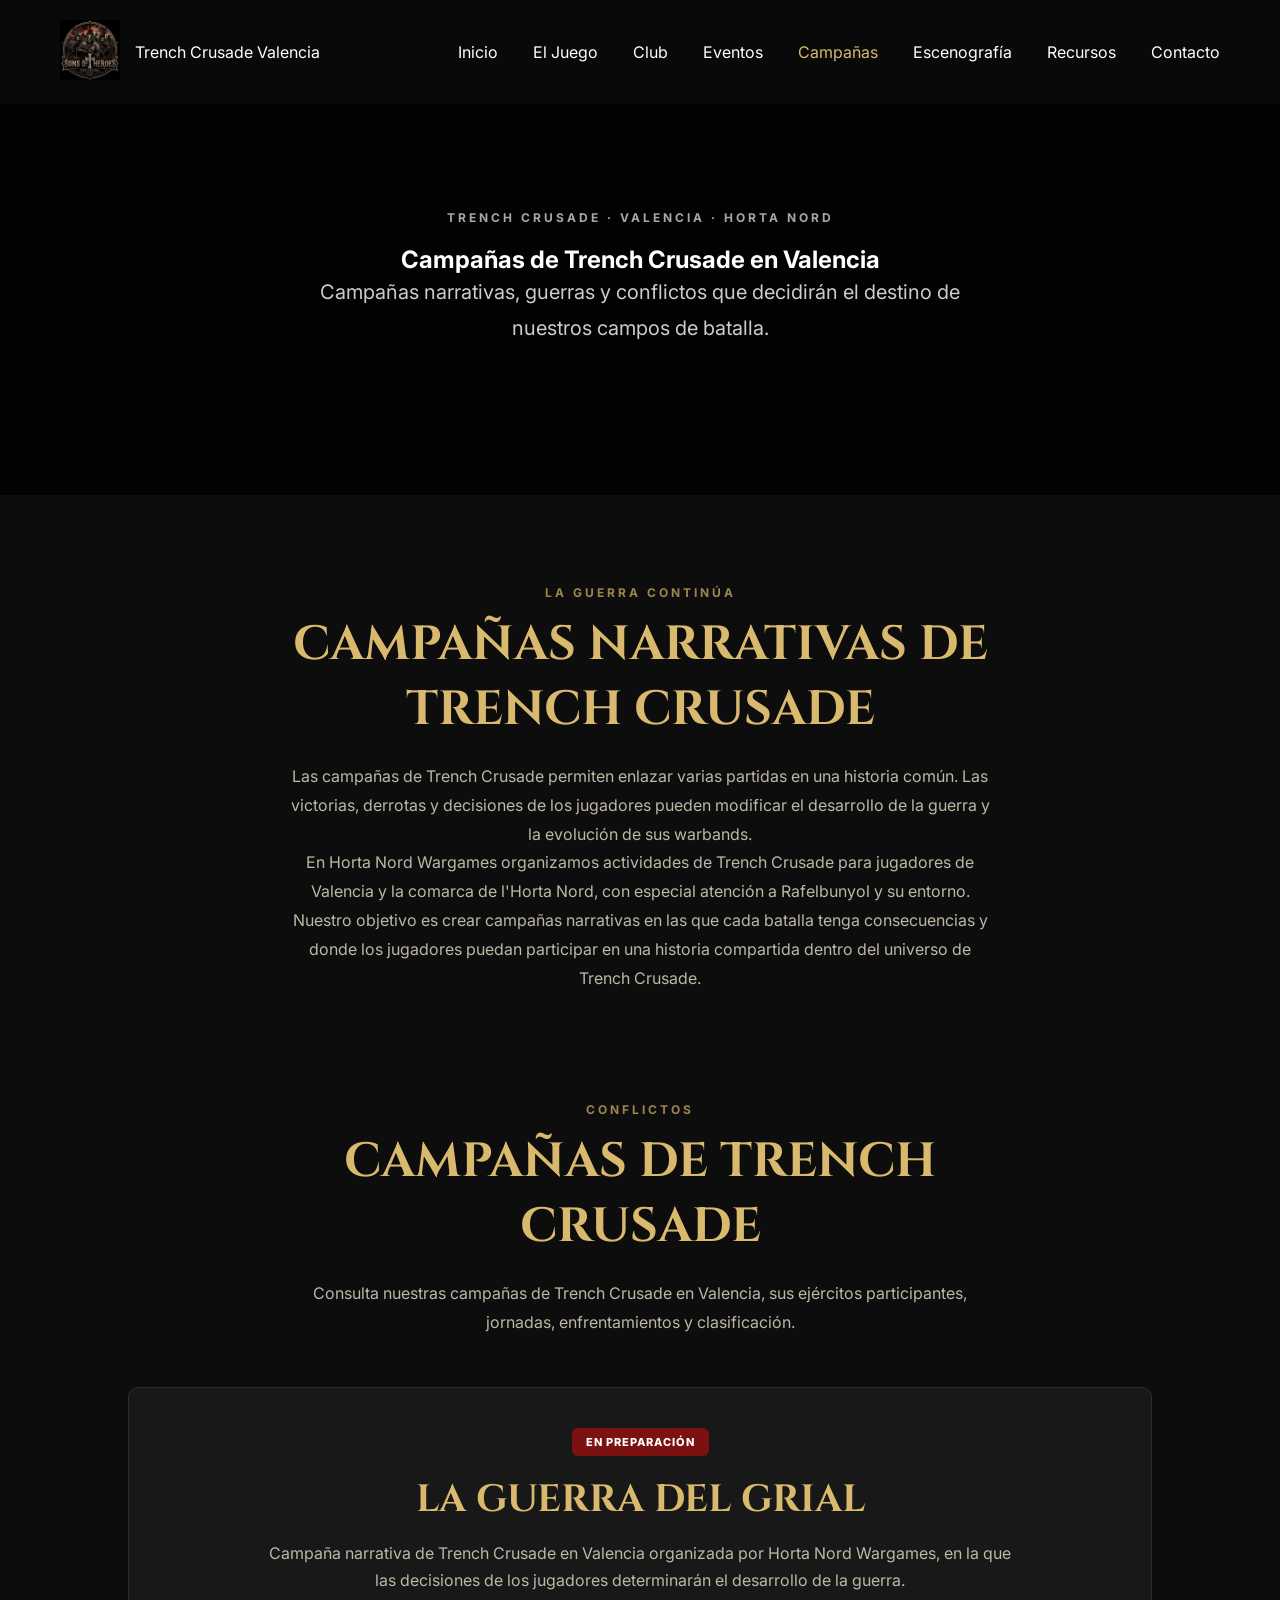
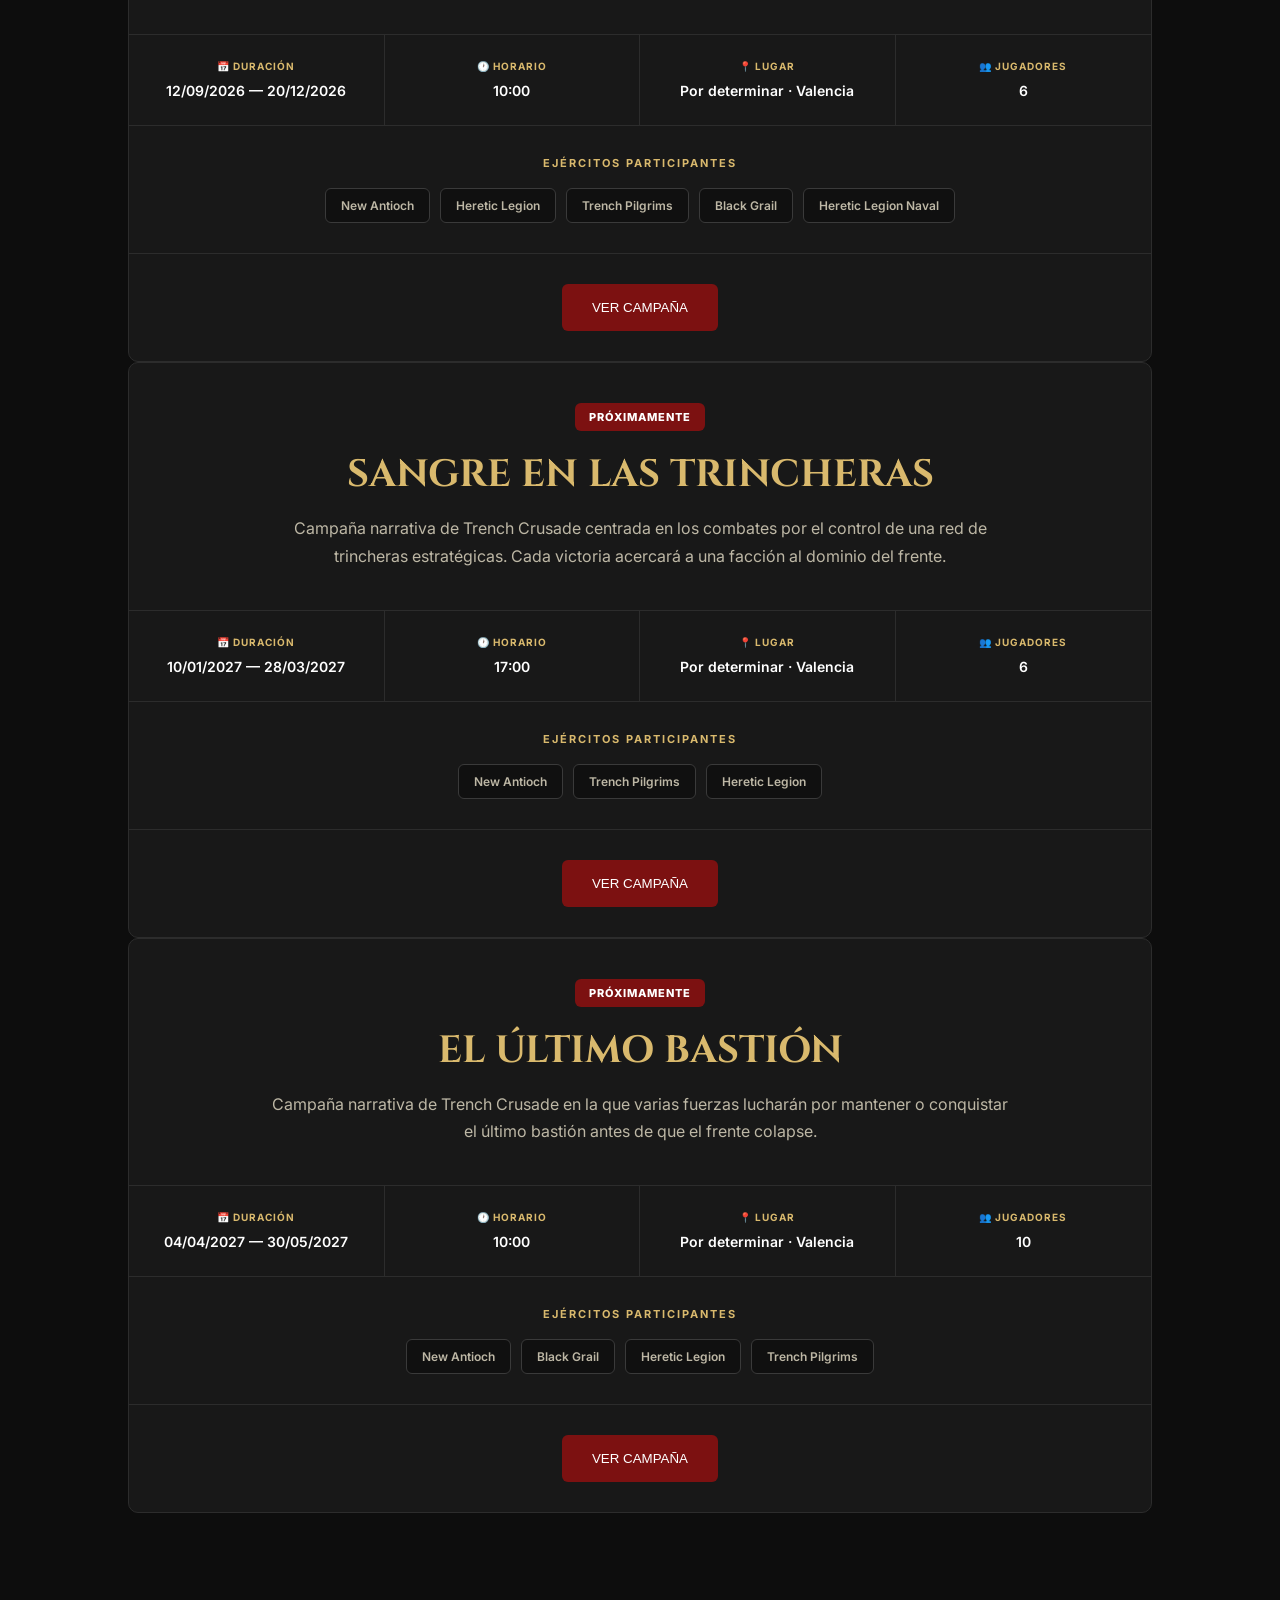
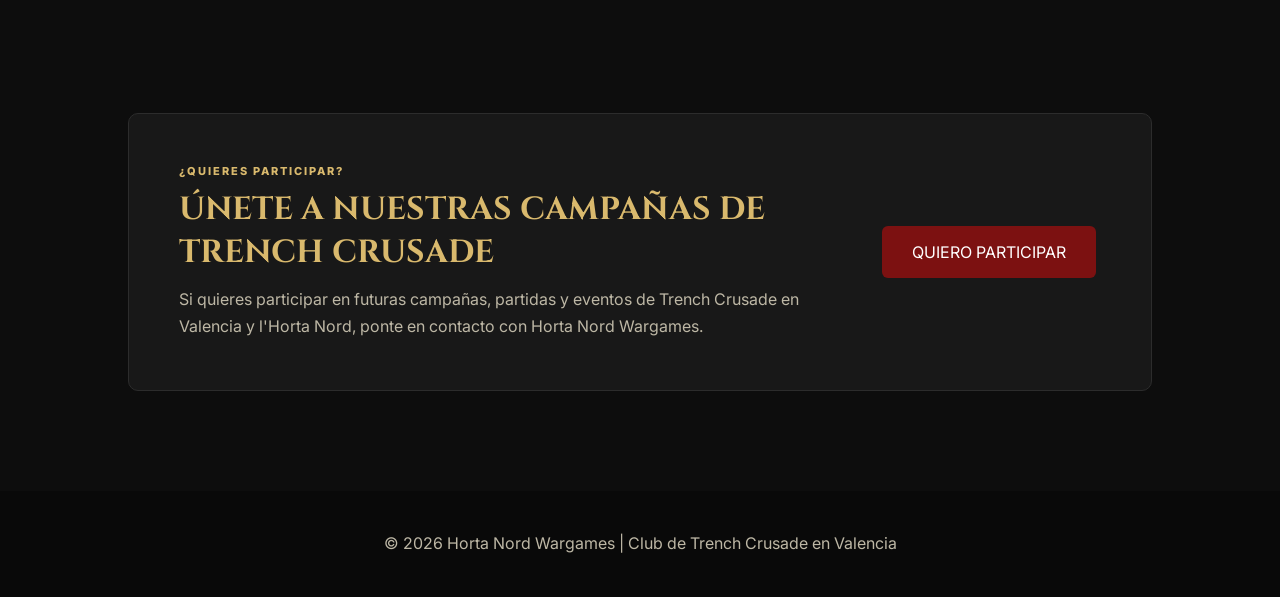
==== campañas.html @ 48e9ec8d "Update campañas.html" ====
<!DOCTYPE html>

<html lang="es">

<head>

<meta charset="UTF-8">

<meta name="viewport"
    content="width=device-width, initial-scale=1.0">


<!-- =========================================================
     SEO PRINCIPAL
     ========================================================= -->

<title>Campañas de Trench Crusade en Valencia | Horta Nord Wargames</title>

<meta name="description"
    content="Campañas de Trench Crusade en Valencia organizadas por Horta Nord Wargames. Descubre campañas narrativas, partidas, jornadas, enfrentamientos y clasificación en Rafelbunyol y l'Horta Nord.">

<meta name="keywords"
    content="Trench Crusade Valencia, campañas Trench Crusade, Trench Crusade España, wargames Valencia, wargames Rafelbunyol, Horta Nord Wargames, campañas narrativas, partidas Trench Crusade">

<meta name="author"
    content="Horta Nord Wargames">

<meta name="robots"
    content="index, follow">

<meta name="language"
    content="Spanish">


<!-- =========================================================
     URL CANÓNICA
     ========================================================= -->

<link rel="canonical"
    href="https://sons-of-heroes.es/campañas.html">


<!-- =========================================================
     FAVICON
     ========================================================= -->

<link rel="icon"
    href="assets/img/favicon.png"
    type="image/png">


<!-- =========================================================
     OPEN GRAPH
     ========================================================= -->

<meta property="og:type"
    content="website">

<meta property="og:locale"
    content="es_ES">

<meta property="og:title"
    content="Campañas de Trench Crusade en Valencia | Horta Nord Wargames">

<meta property="og:description"
    content="Campañas narrativas de Trench Crusade en Valencia organizadas por Horta Nord Wargames. Partidas, jornadas, enfrentamientos y clasificación.">

<meta property="og:url"
    content="https://sons-of-heroes.es/campañas.html">

<meta property="og:site_name"
    content="Horta Nord Wargames">

<meta property="og:image"
    content="https://sons-of-heroes.es/assets/img/logos.png">

<meta property="og:image:alt"
    content="Horta Nord Wargames - Trench Crusade Valencia">


<!-- =========================================================
     TWITTER / X
     ========================================================= -->

<meta name="twitter:card"
    content="summary_large_image">

<meta name="twitter:title"
    content="Campañas de Trench Crusade en Valencia | Horta Nord Wargames">

<meta name="twitter:description"
    content="Campañas narrativas, partidas y conflictos de Trench Crusade organizados por Horta Nord Wargames en Valencia y l'Horta Nord.">

<meta name="twitter:image"
    content="https://sons-of-heroes.es/assets/img/logos.png">


<!-- =========================================================
     GOOGLE FONTS
     ========================================================= -->

<link rel="preconnect"
    href="https://fonts.googleapis.com">

<link rel="preconnect"
    href="https://fonts.gstatic.com"
    crossorigin>

<link
    href="https://fonts.googleapis.com/css2?family=Cinzel:wght@400;600;700;800&family=Inter:wght@300;400;500;600;700&display=swap"
    rel="stylesheet">


<!-- =========================================================
     CSS PRINCIPAL
     ========================================================= -->

<link rel="stylesheet"
    href="css/style.css">


<!-- =========================================================
     CSS CAMPAÑAS
     ========================================================= -->

<link rel="stylesheet"
    href="css/campañas.css">


<!-- =========================================================
     DATOS ESTRUCTURADOS
     ========================================================= -->

<script type="application/ld+json">

{
    "@context": "https://schema.org",
    "@type": "WebPage",

    "name": "Campañas de Trench Crusade en Valencia | Horta Nord Wargames",

    "description": "Campañas narrativas de Trench Crusade organizadas por Horta Nord Wargames en Valencia y l'Horta Nord.",

    "url": "https://sons-of-heroes.es/campañas.html",

    "inLanguage": "es-ES",

    "isPartOf": {
        "@type": "WebSite",
        "name": "Horta Nord Wargames",
        "url": "https://sons-of-heroes.es/"
    },

    "about": {
        "@type": "Thing",
        "name": "Trench Crusade"
    },

    "publisher": {
        "@type": "Organization",
        "name": "Horta Nord Wargames",
        "url": "https://sons-of-heroes.es/"
    }
}

</script>


<!-- =========================================================
     BREADCRUMBS
     ========================================================= -->

<script type="application/ld+json">

{
    "@context": "https://schema.org",
    "@type": "BreadcrumbList",

    "itemListElement": [

        {
            "@type": "ListItem",
            "position": 1,
            "name": "Inicio",
            "item": "https://sons-of-heroes.es/"
        },

        {
            "@type": "ListItem",
            "position": 2,
            "name": "Campañas",
            "item": "https://sons-of-heroes.es/campañas.html"
        }

    ]
}

</script>


</head>

<body>

<!-- =========================================================
     HEADER
     ========================================================= -->

<header>


<div class="logo">

    <a href="index.html"
        aria-label="Horta Nord Wargames - Trench Crusade Valencia">

        <img
            src="assets/img/logos.png"
            alt="Horta Nord Wargames - Trench Crusade Valencia">

    </a>

    <span class="site-title">
        Trench Crusade Valencia
    </span>

</div>


<!-- =====================================================
     MENÚ PRINCIPAL
     ===================================================== -->

<nav aria-label="Navegación principal">

    <ul>

        <li>
            <a href="index.html">
                Inicio
            </a>
        </li>

        <li>
            <a href="el-Juego.html">
                El Juego
            </a>
        </li>

        <li>
            <a href="club.html">
                Club
            </a>
        </li>

        <li>
            <a href="eventos.html">
                Eventos
            </a>
        </li>

        <li>
            <a href="campañas.html"
                class="active"
                aria-current="page">
                Campañas
            </a>
        </li>

        <li>
            <a href="escenografia.html">
                Escenografía
            </a>
        </li>

        <li>
            <a href="recursos.html">
                Recursos
            </a>
        </li>

        <li>
            <a href="contacto.html">
                Contacto
            </a>
        </li>

    </ul>

</nav>


</header>

<!-- =========================================================
     CONTENIDO PRINCIPAL
     ========================================================= -->

<main>


<!-- =====================================================
     HERO
     ===================================================== -->

<section
    class="hero-campañas"
    aria-labelledby="titulo-principal">

    <div class="campañas-hero-content">

        <span class="etiqueta">
            TRENCH CRUSADE · VALENCIA · HORTA NORD
        </span>

        <h1 id="titulo-principal">
            Campañas de Trench Crusade en Valencia
        </h1>

        <p>
            Campañas narrativas, guerras y conflictos
            que decidirán el destino de nuestros campos
            de batalla.
        </p>

    </div>

</section>


<!-- =====================================================
     INTRODUCCIÓN
     ===================================================== -->

<section
    class="intro-campañas"
    aria-labelledby="titulo-introduccion">

    <div class="titulo-seccion">

        <span>
            LA GUERRA CONTINÚA
        </span>

        <h2 id="titulo-introduccion">
            Campañas narrativas de Trench Crusade
        </h2>

        <p>
            Las campañas de Trench Crusade permiten enlazar
            varias partidas en una historia común. Las
            victorias, derrotas y decisiones de los jugadores
            pueden modificar el desarrollo de la guerra y
            la evolución de sus warbands.
        </p>

        <p>
            En Horta Nord Wargames organizamos actividades de
            Trench Crusade para jugadores de Valencia y la
            comarca de l'Horta Nord, con especial atención a
            Rafelbunyol y su entorno.
        </p>

        <p>
            Nuestro objetivo es crear campañas narrativas en
            las que cada batalla tenga consecuencias y donde
            los jugadores puedan participar en una historia
            compartida dentro del universo de Trench Crusade.
        </p>

    </div>

</section>


<!-- =====================================================
     CAMPAÑAS
     
     IMPORTANTE SEO:
     Las campañas están ahora directamente en HTML.
     JavaScript SOLO gestiona los detalles.
     ===================================================== -->

<section
    class="campañas-activas"
    aria-labelledby="titulo-campañas">

    <div class="titulo-seccion">

        <span>
            CONFLICTOS
        </span>

        <h2 id="titulo-campañas">
            Campañas de Trench Crusade
        </h2>

        <p>
            Consulta nuestras campañas de Trench Crusade en
            Valencia, sus ejércitos participantes, jornadas,
            enfrentamientos y clasificación.
        </p>

    </div>


    <!-- =================================================
         LISTA DE CAMPAÑAS
         ================================================= -->

    <div
        id="listaCampañas"
        class="lista-campañas">


        <!-- =================================================
             CAMPAÑA 1
             ================================================= -->

        <article
            class="tarjeta-campaña"
            itemscope
            itemtype="https://schema.org/Event">

            <div class="campaña-cabecera">

                <span class="estado-campaña">
                    En preparación
                </span>

                <h3 itemprop="name">
                    La Guerra del Grial
                </h3>

                <p itemprop="description">
                    Campaña narrativa de Trench Crusade en
                    Valencia organizada por Horta Nord Wargames,
                    en la que las decisiones de los jugadores
                    determinarán el desarrollo de la guerra.
                </p>

            </div>


            <div class="campaña-datos">

                <div>

                    <strong>
                        📅 Duración
                    </strong>

                    <span>
                        12/09/2026 — 20/12/2026
                    </span>

                </div>


                <div>

                    <strong>
                        🕐 Horario
                    </strong>

                    <span>
                        10:00
                    </span>

                </div>


                <div>

                    <strong>
                        📍 Lugar
                    </strong>

                    <span>
                        Por determinar · Valencia
                    </span>

                </div>


                <div>

                    <strong>
                        👥 Jugadores
                    </strong>

                    <span>
                        6
                    </span>

                </div>

            </div>


            <div class="campaña-ejercitos">

                <strong>
                    EJÉRCITOS PARTICIPANTES
                </strong>

                <div class="lista-ejercitos">

                    <span>New Antioch</span>

                    <span>Heretic Legion</span>

                    <span>Trench Pilgrims</span>

                    <span>Black Grail</span>

                    <span>Heretic Legion Naval</span>

                </div>

            </div>


            <button
                type="button"
                class="btn boton-campaña"
                onclick="mostrarDetalle(0)"
                aria-label="Ver detalles de La Guerra del Grial">

                VER CAMPAÑA

            </button>

        </article>


        <!-- =================================================
             CAMPAÑA 2
             ================================================= -->

        <article
            class="tarjeta-campaña"
            itemscope
            itemtype="https://schema.org/Event">

            <div class="campaña-cabecera">

                <span class="estado-campaña">
                    Próximamente
                </span>

                <h3 itemprop="name">
                    Sangre en las Trincheras
                </h3>

                <p itemprop="description">
                    Campaña narrativa de Trench Crusade centrada
                    en los combates por el control de una red de
                    trincheras estratégicas. Cada victoria
                    acercará a una facción al dominio del frente.
                </p>

            </div>


            <div class="campaña-datos">

                <div>

                    <strong>
                        📅 Duración
                    </strong>

                    <span>
                        10/01/2027 — 28/03/2027
                    </span>

                </div>


                <div>

                    <strong>
                        🕐 Horario
                    </strong>

                    <span>
                        17:00
                    </span>

                </div>


                <div>

                    <strong>
                        📍 Lugar
                    </strong>

                    <span>
                        Por determinar · Valencia
                    </span>

                </div>


                <div>

                    <strong>
                        👥 Jugadores
                    </strong>

                    <span>
                        6
                    </span>

                </div>

            </div>


            <div class="campaña-ejercitos">

                <strong>
                    EJÉRCITOS PARTICIPANTES
                </strong>

                <div class="lista-ejercitos">

                    <span>New Antioch</span>

                    <span>Trench Pilgrims</span>

                    <span>Heretic Legion</span>

                </div>

            </div>


            <button
                type="button"
                class="btn boton-campaña"
                onclick="mostrarDetalle(1)"
                aria-label="Ver detalles de Sangre en las Trincheras">

                VER CAMPAÑA

            </button>

        </article>


        <!-- =================================================
             CAMPAÑA 3
             ================================================= -->

        <article
            class="tarjeta-campaña"
            itemscope
            itemtype="https://schema.org/Event">

            <div class="campaña-cabecera">

                <span class="estado-campaña">
                    Próximamente
                </span>

                <h3 itemprop="name">
                    El Último Bastión
                </h3>

                <p itemprop="description">
                    Campaña narrativa de Trench Crusade en la que
                    varias fuerzas lucharán por mantener o
                    conquistar el último bastión antes de que
                    el frente colapse.
                </p>

            </div>


            <div class="campaña-datos">

                <div>

                    <strong>
                        📅 Duración
                    </strong>

                    <span>
                        04/04/2027 — 30/05/2027
                    </span>

                </div>


                <div>

                    <strong>
                        🕐 Horario
                    </strong>

                    <span>
                        10:00
                    </span>

                </div>


                <div>

                    <strong>
                        📍 Lugar
                    </strong>

                    <span>
                        Por determinar · Valencia
                    </span>

                </div>


                <div>

                    <strong>
                        👥 Jugadores
                    </strong>

                    <span>
                        10
                    </span>

                </div>

            </div>


            <div class="campaña-ejercitos">

                <strong>
                    EJÉRCITOS PARTICIPANTES
                </strong>

                <div class="lista-ejercitos">

                    <span>New Antioch</span>

                    <span>Black Grail</span>

                    <span>Heretic Legion</span>

                    <span>Trench Pilgrims</span>

                </div>

            </div>


            <button
                type="button"
                class="btn boton-campaña"
                onclick="mostrarDetalle(2)"
                aria-label="Ver detalles de El Último Bastión">

                VER CAMPAÑA

            </button>

        </article>


    </div>

</section>


<!-- =====================================================
     DETALLE DE CAMPAÑA
     ===================================================== -->

<section
    id="detalleCampaña"
    class="detalle-campaña oculto"
    aria-live="polite"
    aria-label="Detalle de campaña">

</section>


<!-- =====================================================
     CTA
     ===================================================== -->

<section
    class="cta-campañas"
    aria-labelledby="titulo-cta">

    <div class="cta-contenido">

        <div>

            <span>
                ¿QUIERES PARTICIPAR?
            </span>

            <h2 id="titulo-cta">
                Únete a nuestras campañas de Trench Crusade
            </h2>

            <p>
                Si quieres participar en futuras campañas,
                partidas y eventos de Trench Crusade en Valencia
                y l'Horta Nord, ponte en contacto con
                Horta Nord Wargames.
            </p>

        </div>


        <a
            href="club.html"
            class="btn">

            QUIERO PARTICIPAR

        </a>

    </div>

</section>


</main>

<!-- =========================================================
     FOOTER
     ========================================================= -->

<footer>


<p>
    © 2026 Horta Nord Wargames | Club de Trench Crusade en Valencia
</p>


</footer>

<!-- =========================================================
     JAVASCRIPT
     ========================================================= -->

<script>

/*
================================================================
                    DATOS DE LAS CAMPAÑAS
================================================================
*/

const campañas = [

    {
        nombre: "La Guerra del Grial",

        estado: "En preparación",

        inicio: "12/09/2026",

        fin: "20/12/2026",

        horario: "10:00",

        lugar: "Por determinar · Valencia",

        jugadores: "6",

        descripcion:
            "Campaña narrativa de Trench Crusade en Valencia organizada por Horta Nord Wargames, en la que las decisiones de los jugadores determinarán el desarrollo de la guerra.",

        ejercitos: [
            "New Antioch",
            "Heretic Legion",
            "Trench Pilgrims",
            "Black Grail",
            "Heretic Legion Naval"
        ],

        jornadas: [

            {
                numero: 1,
                fecha: "12/09/2026",
                nombre: "Primera batalla",
                enfrentamientos: "New Antioch VS Black Grail",
                resultado: "Pendiente"
            },

            {
                numero: 2,
                fecha: "19/09/2026",
                nombre: "Segunda batalla",
                enfrentamientos: "Heretic Legion VS Trench Pilgrims",
                resultado: "Pendiente"
            },

            {
                numero: 3,
                fecha: "26/09/2026",
                nombre: "Tercera batalla",
                enfrentamientos: "Heretic Legion Naval VS New Antioch",
                resultado: "Pendiente"
            }

        ],

        clasificacion: [

            {
                ejercito: "Juanan",
                victorias: 0,
                derrotas: 0,
                puntos: 0
            },

            {
                ejercito: "Torche89",
                victorias: 0,
                derrotas: 0,
                puntos: 0
            },

            {
                ejercito: "Miguel D",
                victorias: 0,
                derrotas: 0,
                puntos: 0
            },

            {
                ejercito: "Jose P",
                victorias: 0,
                derrotas: 0,
                puntos: 0
            },

            {
                ejercito: "Alonso W",
                victorias: 0,
                derrotas: 0,
                puntos: 0
            },

            {
                ejercito: "Toño S",
                victorias: 0,
                derrotas: 0,
                puntos: 0
            }

        ]

    },


    {
        nombre: "Sangre en las Trincheras",

        estado: "Próximamente",

        inicio: "10/01/2027",

        fin: "28/03/2027",

        horario: "17:00",

        lugar: "Por determinar · Valencia",

        jugadores: "6",

        descripcion:
            "Campaña narrativa de Trench Crusade centrada en los combates por el control de una red de trincheras estratégicas. Cada victoria acercará a una facción al dominio del frente.",

        ejercitos: [
            "New Antioch",
            "Trench Pilgrims",
            "Heretic Legion"
        ],

        jornadas: [

            {
                numero: 1,
                fecha: "10/01/2027",
                nombre: "El frente perdido",
                enfrentamientos: "New Antioch VS Heretic Legion",
                resultado: "Pendiente"
            },

            {
                numero: 2,
                fecha: "24/01/2027",
                nombre: "Contraataque",
                enfrentamientos: "Trench Pilgrims VS New Antioch",
                resultado: "Pendiente"
            },

            {
                numero: 3,
                fecha: "24/02/2027",
                nombre: "La ofensiva final",
                enfrentamientos: "Heretic Legion VS Trench Pilgrims",
                resultado: "Pendiente"
            }

        ],

        clasificacion: [

            {
                ejercito: "New Antioch",
                victorias: 0,
                derrotas: 0,
                puntos: 0
            },

            {
                ejercito: "Trench Pilgrims",
                victorias: 0,
                derrotas: 0,
                puntos: 0
            },

            {
                ejercito: "Heretic Legion",
                victorias: 0,
                derrotas: 0,
                puntos: 0
            }

        ]

    },


    {
        nombre: "El Último Bastión",

        estado: "Próximamente",

        inicio: "04/04/2027",

        fin: "30/05/2027",

        horario: "10:00",

        lugar: "Por determinar · Valencia",

        jugadores: "10",

        descripcion:
            "Campaña narrativa de Trench Crusade en la que varias fuerzas lucharán por mantener o conquistar el último bastión antes de que el frente colapse.",

        ejercitos: [
            "New Antioch",
            "Black Grail",
            "Heretic Legion",
            "Trench Pilgrims"
        ],

        jornadas: [

            {
                numero: 1,
                fecha: "04/04/2027",
                nombre: "El asedio comienza",
                enfrentamientos: "New Antioch VS Black Grail",
                resultado: "Pendiente"
            },

            {
                numero: 2,
                fecha: "18/04/2027",
                nombre: "Las puertas caen",
                enfrentamientos: "Heretic Legion VS Trench Pilgrims",
                resultado: "Pendiente"
            }

        ],

        clasificacion: [

            {
                ejercito: "New Antioch",
                victorias: 0,
                derrotas: 0,
                puntos: 0
            },

            {
                ejercito: "Black Grail",
                victorias: 0,
                derrotas: 0,
                puntos: 0
            },

            {
                ejercito: "Heretic Legion",
                victorias: 0,
                derrotas: 0,
                puntos: 0
            },

            {
                ejercito: "Trench Pilgrims",
                victorias: 0,
                derrotas: 0,
                puntos: 0
            }

        ]

    }

];


/*
================================================================
                    ELEMENTOS DE LA PÁGINA
================================================================
*/

const detalleCampaña =
    document.getElementById("detalleCampaña");


/*
================================================================
                    MOSTRAR DETALLE
================================================================
*/

function mostrarDetalle(indice) {

    const campaña = campañas[indice];

    if (!campaña) {
        return;
    }

    detalleCampaña.classList.remove("oculto");

    detalleCampaña.innerHTML = `

        <div class="detalle-contenido">

            <button
                type="button"
                class="cerrar-detalle"
                onclick="cerrarDetalle()"
                aria-label="Cerrar detalle de campaña">

                ×

            </button>


            <span class="etiqueta">

                ${campaña.estado}

            </span>


            <h2>

                ${campaña.nombre}

            </h2>


            <p class="detalle-descripcion">

                ${campaña.descripcion}

            </p>


            <div class="detalle-datos">

                <div>

                    <strong>
                        📅 Inicio
                    </strong>

                    <span>
                        ${campaña.inicio}
                    </span>

                </div>


                <div>

                    <strong>
                        📅 Final
                    </strong>

                    <span>
                        ${campaña.fin}
                    </span>

                </div>


                <div>

                    <strong>
                        🕐 Horario
                    </strong>

                    <span>
                        ${campaña.horario}
                    </span>

                </div>


                <div>

                    <strong>
                        📍 Lugar
                    </strong>

                    <span>
                        ${campaña.lugar}
                    </span>

                </div>

            </div>


            <!-- =================================================
                 EJÉRCITOS
                 ================================================= -->

            <div class="detalle-seccion">

                <h3>
                    Ejércitos participantes
                </h3>


                <div class="lista-ejercitos grande">

                    ${campaña.ejercitos.map(

                        ejercito => `

                            <span>
                                ${ejercito}
                            </span>

                        `

                    ).join("")}

                </div>

            </div>


            <!-- =================================================
                 CLASIFICACIÓN
                 ================================================= -->

            <div class="detalle-seccion">

                <h3>
                    Clasificación
                </h3>


                <div class="tabla-clasificacion">

                    <div class="fila tabla-cabecera">

                        <span>
                            Ejército
                        </span>

                        <span>
                            V
                        </span>

                        <span>
                            D
                        </span>

                        <span>
                            Puntos
                        </span>

                    </div>


                    ${campaña.clasificacion.map(

                        equipo => `

                            <div class="fila">

                                <span>
                                    ${equipo.ejercito}
                                </span>

                                <span>
                                    ${equipo.victorias}
                                </span>

                                <span>
                                    ${equipo.derrotas}
                                </span>

                                <span>
                                    ${equipo.puntos}
                                </span>

                            </div>

                        `

                    ).join("")}

                </div>

            </div>


            <!-- =================================================
                 JORNADAS
                 ================================================= -->

            <div class="detalle-seccion">

                <h3>
                    Jornadas de la campaña
                </h3>


                <div class="jornadas">

                    ${campaña.jornadas.map(

                        jornada => `

                            <div class="jornada">

                                <div class="jornada-numero">

                                    ${jornada.numero}

                                </div>


                                <div class="jornada-info">

                                    <strong>
                                        ${jornada.nombre}
                                    </strong>

                                    <span>
                                        ${jornada.fecha}
                                    </span>

                                    <small>
                                        ⚔️ ${jornada.enfrentamientos}
                                    </small>

                                </div>


                                <div class="jornada-resultado">

                                    ${jornada.resultado}

                                </div>

                            </div>

                        `

                    ).join("")}

                </div>

            </div>

        </div>

    `;


    detalleCampaña.scrollIntoView({

        behavior: "smooth",

        block: "start"

    });

}


/*
================================================================
                    CERRAR DETALLE
================================================================
*/

function cerrarDetalle() {

    detalleCampaña.classList.add("oculto");

}


/*
================================================================
                    ESCAPE PARA CERRAR
================================================================
*/

document.addEventListener("keydown", function(event) {

    if (event.key === "Escape") {

        cerrarDetalle();

    }

});

</script>

</body>

</html>
---- css/style.css ----
/* =========================================================
   RESET
   ========================================================= */

* {
    margin: 0;
    padding: 0;
    box-sizing: border-box;
}

html {
    scroll-behavior: smooth;
}

body {
    font-family: Inter, sans-serif;
    background: #0d0d0d;
    color: white;
}


/* =========================================================
   HEADER / MENÚ
   ========================================================= */

header {
    position: fixed;
    top: 0;
    left: 0;

    width: 100%;

    background: rgba(10, 10, 10, 0.92);
    backdrop-filter: blur(10px);

    display: flex;
    justify-content: space-between;
    align-items: center;

    padding: 20px 60px;

    z-index: 999;
}


/* =========================================================
   LOGO
   ========================================================= */

.logo {
    display: flex;
    align-items: center;
    gap: 15px;
}

.logo img {
    width: 60px;
    height: auto;
}

.logo h1 {
    font-family: Cinzel, serif;
    font-size: 30px;
    color: #d9b96d;
}


/* =========================================================
   NAVEGACIÓN
   ========================================================= */

nav ul {
    display: flex;
    list-style: none;
    gap: 35px;
}

nav a {
    color: white;
    text-decoration: none;
    transition: 0.3s;
}

nav a:hover {
    color: #d9b96d;
}

nav a.active {
    color: #d9b96d;
}


/* =========================================================
   HERO PRINCIPAL
   ========================================================= */

.hero {
    min-height: 100vh;

    background:
        linear-gradient(
            rgba(0, 0, 0, 0.75),
            rgba(0, 0, 0, 0.75)
        ),
        url("../assets/img/hero.jpg");

    background-size: cover;
    background-position: center;

    display: flex;
    justify-content: center;
    align-items: center;

    text-align: center;

    padding: 40px 20px;
}

.hero-content {
    width: 100%;
    max-width: 900px;

    margin: 0 auto;

    text-align: center;
}

.hero h2 {
    font-family: Cinzel, serif;

    font-size: 70px;
    line-height: 1.2;

    color: #d9b96d;

    margin-bottom: 25px;

    text-align: center;
}

.hero p {
    max-width: 850px;

    margin: 0 auto 40px auto;

    font-size: 22px;
    line-height: 1.8;

    text-align: center;
}


/* =========================================================
   BOTONES
   ========================================================= */

.hero-buttons {
    display: flex;

    justify-content: center;
    align-items: center;

    flex-wrap: wrap;

    gap: 10px;
}

.btn {
    display: inline-block;

    background: #7c1111;

    color: white;

    padding: 16px 30px;

    border-radius: 6px;

    text-decoration: none;

    margin: 5px;

    transition: 0.3s;

    text-align: center;
}

.btn:hover {
    background: #b32020;

    transform: translateY(-2px);
}


/* =========================================================
   SECCIONES GENERALES
   ========================================================= */

section {
    padding: 100px 8%;
}

section > h2 {
    font-family: Cinzel, serif;

    color: #d9b96d;

    font-size: 45px;
    line-height: 1.25;

    margin-bottom: 40px;

    text-align: center;
}


/* =========================================================
   SECCIONES DE INFORMACIÓN
   ========================================================= */

.about {
    padding: 100px 8%;

    text-align: center;
}

.about .container {
    width: 100%;
    max-width: 900px;

    margin: 0 auto;

    text-align: center;
}

.about h2 {
    font-family: Cinzel, serif;

    color: #d9b96d;

    font-size: 45px;
    line-height: 1.25;

    margin-bottom: 30px;

    text-align: center;
}

.about p {
    max-width: 850px;

    margin: 0 auto 20px auto;

    color: #c4c0b5;

    font-size: 18px;
    line-height: 1.8;

    text-align: center;
}


/* =========================================================
   TARJETAS PRINCIPALES
   ========================================================= */

.cards {
    padding: 100px 8%;

    display: grid;

    grid-template-columns:
        repeat(4, minmax(0, 1fr));

    gap: 30px;

    max-width: 1250px;

    margin: 0 auto;

    text-align: center;
}


/* =========================================================
   TÍTULO DE LA SECCIÓN DE TARJETAS
   ========================================================= */

.cards > h2 {
    grid-column: 1 / -1;

    font-family: Cinzel, serif;

    color: #d9b96d;

    font-size: 45px;
    line-height: 1.25;

    margin-bottom: 15px;

    text-align: center;
}


/* =========================================================
   TARJETAS
   ========================================================= */

.cards article {
    background: #181818;

    border: 1px solid #2c2c2c;

    border-radius: 10px;

    padding: 35px 30px;

    min-height: 280px;

    text-align: center;

    transition: 0.3s;
}

.cards article:hover {
    transform: translateY(-8px);

    border-color: #7c1111;
}

.cards article h3 {
    font-family: Cinzel, serif;

    color: #d9b96d;

    font-size: 24px;
    line-height: 1.3;

    margin-bottom: 18px;

    text-align: center;
}

.cards article p {
    color: #c4c0b5;

    font-size: 16px;
    line-height: 1.7;

    text-align: center;
}


/* =========================================================
   ENLACES DENTRO DE LAS TARJETAS
   ========================================================= */

.cards article h3 a {
    color: #d9b96d;

    text-decoration: none;

    transition: 0.3s;
}

.cards article h3 a:hover {
    color: #ffffff;
}


/* =========================================================
   NEWS / BLOQUES DEL INDEX
   ========================================================= */

.news {
    padding: 100px 8%;

    text-align: center;
}

.news > h2 {
    font-family: Cinzel, serif;

    color: #d9b96d;

    font-size: 45px;
    line-height: 1.25;

    margin-bottom: 40px;

    text-align: center;
}


/* =========================================================
   GRID DE BLOQUES DEL INDEX
   ========================================================= */

.news-grid {
    display: grid;

    grid-template-columns:
        repeat(4, minmax(0, 1fr));

    gap: 30px;

    max-width: 1250px;

    margin: 0 auto;

    text-align: center;
}


/* =========================================================
   TARJETAS NEWS
   ========================================================= */

.news-grid article {
    background: #181818;

    border: 1px solid #2c2c2c;

    border-radius: 10px;

    padding: 35px 30px;

    min-height: 250px;

    display: flex;

    flex-direction: column;

    justify-content: flex-start;

    align-items: center;

    text-align: center;

    transition: 0.3s;
}

.news-grid article:hover {
    transform: translateY(-8px);

    border-color: #7c1111;
}


/* =========================================================
   TÍTULOS NEWS
   ========================================================= */

.news-grid article h3 {
    font-family: Cinzel, serif;

    color: #d9b96d;

    font-size: 23px;
    line-height: 1.35;

    margin-bottom: 18px;

    text-align: center;
}


/* =========================================================
   ENLACES DE LOS TÍTULOS NEWS
   ========================================================= */

.news-grid article h3 a {
    color: #d9b96d;

    text-decoration: none;

    transition: 0.3s;
}

.news-grid article h3 a:hover {
    color: #ffffff;
}


/* =========================================================
   TEXTO NEWS
   ========================================================= */

.news-grid article p {
    max-width: 500px;

    margin: 0 auto;

    color: #c4c0b5;

    font-size: 16px;
    line-height: 1.7;

    text-align: center;
}


/* =========================================================
   SECCIONES OSCURAS
   ========================================================= */

.news:nth-of-type(even) {
    background: #090909;
}


/* =========================================================
   GALERÍA
   ========================================================= */

.gallery {
    background: #0d0d0d;

    text-align: center;

    padding: 100px 20px;
}

.gallery h2 {
    font-family: Cinzel, serif;

    color: #d9b96d;

    font-size: 45px;
    line-height: 1.25;

    margin-bottom: 15px;

    text-align: center;
}

.gallery-intro {
    max-width: 750px;

    margin: 0 auto 45px auto;

    color: #bdb7a5;

    font-size: 18px;
    line-height: 1.7;

    text-align: center;
}


/* =========================================================
   GALERÍA GRID
   ========================================================= */

.gallery-grid {
    display: flex;

    flex-wrap: wrap;

    justify-content: center;
    align-items: flex-start;

    gap: 25px;

    max-width: 1150px;

    margin: 0 auto;
}


/* =========================================================
   ELEMENTOS DE GALERÍA
   ========================================================= */

.gallery-item {
    flex: 0 0 280px;

    width: 280px;

    height: auto;

    overflow: hidden;

    border-radius: 8px;

    background: #181818;

    border: 1px solid #2c2c2c;

    text-align: center;

    transition: 0.3s;
}

.gallery-item:hover {
    border-color: #7c1111;
}


/* =========================================================
   IMÁGENES DE GALERÍA
   ========================================================= */

.gallery-item img {
    display: block;

    width: 280px !important;
    height: 175px !important;

    max-width: 280px !important;
    max-height: 175px !important;

    margin: 0 auto;

    object-fit: cover;

    transition: transform 0.4s ease;
}

.gallery-item:hover img {
    transform: scale(1.05);
}


/* =========================================================
   INFORMACIÓN DE GALERÍA
   ========================================================= */

.gallery-info {
    padding: 20px;

    text-align: center;
}

.gallery-info h3 {
    font-family: Cinzel, serif;

    color: #d9b96d;

    font-size: 21px;

    margin-bottom: 10px;

    text-align: center;
}

.gallery-info p {
    color: #bdb7a5;

    font-size: 15px;

    line-height: 1.6;

    text-align: center;
}


/* =========================================================
   PÁGINA "EL JUEGO"
   ========================================================= */

.game-container {
    text-align: center;
}

.game-container h2 {
    text-align: center;
}

.game-container p {
    text-align: center;
}


/* =========================================================
   TARJETAS DE "EL JUEGO"
   ========================================================= */

.game-cards article,
.factions article {
    text-align: left;
}


/* =========================================================
   HERO DE "EL JUEGO"
   ========================================================= */

.game-hero {
    text-align: center;
}

.game-hero-content {
    width: 100%;

    max-width: 900px;

    margin: 0 auto;

    text-align: center;
}

.game-hero h2 {
    text-align: center;
}


/* =========================================================
   CAMPO DE BATALLA
   ========================================================= */

.game-image {
    text-align: center;
}

.game-image-content {
    width: 100%;

    max-width: 1000px;

    margin: 0 auto;

    text-align: center;
}

.game-image h2 {
    text-align: center;
}


/* =========================================================
   FOOTER
   ========================================================= */

footer {
    padding: 40px;

    background: #090909;

    text-align: center;
}

footer p {
    color: #bdb7a5;

    line-height: 1.6;

    text-align: center;
}


/* =========================================================
   TABLET
   ========================================================= */

@media (max-width: 1000px) {

    header {
        padding: 20px 30px;
    }

    nav ul {
        gap: 20px;
    }

    .hero h2 {
        font-size: 55px;
    }

    .cards {
        grid-template-columns:
            repeat(2, minmax(0, 1fr));
    }

    .news-grid {
        grid-template-columns:
            repeat(2, minmax(0, 1fr));
    }

    .about h2,
    .cards > h2,
    .news > h2,
    .gallery h2 {
        font-size: 40px;
    }

    .gallery-grid {
        gap: 20px;
    }
}


/* =========================================================
   MÓVIL
   ========================================================= */

@media (max-width: 768px) {

    header {
        padding: 20px;

        flex-direction: column;
    }

    .logo {
        justify-content: center;
    }

    .logo h1 {
        font-size: 24px;
    }

    nav ul {
        gap: 15px;

        flex-wrap: wrap;

        justify-content: center;

        margin-top: 15px;
    }

    .hero {
        padding: 30px 20px;
    }

    .hero h2 {
        font-size: 40px;
    }

    .hero p {
        font-size: 18px;

        line-height: 1.7;
    }

    section {
        padding: 70px 20px;
    }

    section > h2,
    .about h2,
    .cards > h2,
    .news > h2,
    .gallery h2 {
        font-size: 35px;

        line-height: 1.3;
    }

    .about {
        padding: 70px 20px;
    }

    .about .container {
        max-width: 100%;
    }

    .about p {
        max-width: 100%;

        font-size: 17px;
    }

    .cards {
        grid-template-columns: 1fr;

        padding: 70px 20px;

        gap: 20px;
    }

    .cards article {
        min-height: 0;

        padding: 30px 25px;
    }

    .news {
        padding: 70px 20px;
    }

    .news-grid {
        grid-template-columns: 1fr;

        gap: 20px;
    }

    .news-grid article {
        min-height: 0;

        padding: 30px 25px;
    }

    .gallery {
        padding: 70px 15px;
    }

    .gallery-grid {
        gap: 15px;
    }

    .hero-buttons {
        flex-direction: column;
    }

    .hero-buttons .btn {
        width: auto;
    }
}


/* =========================================================
   MÓVILES PEQUEÑOS
   ========================================================= */

@media (max-width: 650px) {

    .gallery-item {
        flex: 0 0 280px;

        width: 280px;

        height: auto;
    }

    .gallery-item img {
        width: 280px !important;

        height: 175px !important;
    }
}


/* =========================================================
   MÓVILES MUY PEQUEÑOS
   ========================================================= */

@media (max-width: 450px) {

    .logo h1 {
        font-size: 21px;
    }

    .hero h2 {
        font-size: 32px;
    }

    .about h2,
    .cards > h2,
    .news > h2,
    .gallery h2 {
        font-size: 29px;
    }

    .cards article h3 {
        font-size: 21px;
    }

    .news-grid article h3 {
        font-size: 21px;
    }

    .gallery-grid {
        gap: 12px;
    }
}
---- css/campañas.css ----
/* =========================================================
HORTA NORD WARGAMES
CAMPAÑAS.CSS
========================================================= */

/* =========================================================
HERO
========================================================= */

.hero-campañas {

min-height: 55vh;

padding: 160px 20px 100px;

background:
    linear-gradient(
        rgba(0,0,0,0.78),
        rgba(0,0,0,0.88)
    ),
    url("../assets/img/campañas-bg.jpg");

background-size: cover;

background-position: center;

display: flex;

align-items: center;

justify-content: center;

text-align: center;


}

.campañas-hero-content {


max-width: 900px;

margin: 0 auto;


}

.hero-campañas .etiqueta {


display: block;

margin-bottom: 20px;

font-size: 12px;

font-weight: 700;

letter-spacing: 3px;

opacity: 0.65;

}

.hero-campañas h2 {

font-family: Cinzel, serif;

color: #d9b96d;

font-size: clamp(45px, 7vw, 80px);

margin-bottom: 25px;

text-transform: uppercase;


}

.hero-campañas p {


max-width: 700px;

margin: 0 auto;

font-size: 20px;

line-height: 1.8;

opacity: 0.8;


}

/* =========================================================
TÍTULOS
========================================================= */

.titulo-seccion {


max-width: 800px;

margin-left: auto;
margin-right: auto;

text-align: center;


}

.titulo-seccion > span {


display: block;

margin-bottom: 12px;

font-size: 12px;

font-weight: 700;

letter-spacing: 3px;

color: #d9b96d;

opacity: 0.7;


}

.titulo-seccion h2 {


font-family: Cinzel, serif;

color: #d9b96d;

font-size: clamp(32px, 5vw, 48px);

margin-bottom: 20px;

text-transform: uppercase;


}

.titulo-seccion p {


max-width: 700px;

margin: 0 auto;

line-height: 1.8;

color: #bdb7a5;


}

/* =========================================================
INTRO
========================================================= */

.intro-campañas {


padding: 90px 10% 50px;


}

/* =========================================================
CAMPAÑAS ACTIVAS
========================================================= */

.campañas-activas {


padding: 60px 10% 100px;


}

.lista-campañas {


max-width: 1100px;

margin: 50px auto 0;


}

/* =========================================================
TARJETA CAMPAÑA
========================================================= */

.tarjeta-campaña {


background: #181818;

border: 1px solid #2c2c2c;

border-radius: 10px;

overflow: hidden;

transition: 0.3s;


}

.tarjeta-campaña:hover {


transform: translateY(-6px);

border-color: #7c1111;


}

/* =========================================================
CABECERA CAMPAÑA
========================================================= */

.campaña-cabecera {


padding: 40px;

text-align: center;

border-bottom: 1px solid #2c2c2c;


}

.estado-campaña {


display: inline-block;

padding: 7px 14px;

margin-bottom: 18px;

border-radius: 6px;

background: #7c1111;

color: white;

font-size: 11px;

font-weight: 800;

letter-spacing: 1px;

text-transform: uppercase;


}

.campaña-cabecera h3 {


font-family: Cinzel, serif;

color: #d9b96d;

font-size: clamp(25px, 4vw, 38px);

margin-bottom: 15px;

text-transform: uppercase;


}

.campaña-cabecera p {


max-width: 750px;

margin: 0 auto;

color: #bdb7a5;

line-height: 1.7;


}

/* =========================================================
DATOS
========================================================= */

.campaña-datos {


display: grid;

grid-template-columns:
    repeat(4, 1fr);

border-bottom: 1px solid #2c2c2c;


}

.campaña-datos div {


padding: 25px;

text-align: center;

border-right: 1px solid #2c2c2c;


}

.campaña-datos div:last-child {


border-right: none;


}

.campaña-datos strong {


display: block;

margin-bottom: 8px;

color: #d9b96d;

font-size: 10px;

letter-spacing: 1px;

text-transform: uppercase;


}

.campaña-datos span {


font-size: 14px;

font-weight: 600;


}

/* =========================================================
EJÉRCITOS
========================================================= */

.campaña-ejercitos {


padding: 30px 40px;

text-align: center;

border-bottom: 1px solid #2c2c2c;


}

.campaña-ejercitos > strong {


display: block;

margin-bottom: 18px;

color: #d9b96d;

font-size: 11px;

letter-spacing: 2px;


}

.lista-ejercitos {


display: flex;

flex-wrap: wrap;

justify-content: center;

gap: 10px;


}

.lista-ejercitos span {


padding: 9px 15px;

border: 1px solid #3a3a3a;

border-radius: 6px;

background: #101010;

color: #bdb7a5;

font-size: 12px;

font-weight: 600;


}

/* =========================================================
BOTÓN CAMPAÑA
========================================================= */

.boton-campaña {


display: block;

width: fit-content;

margin: 30px auto;

border: none;

cursor: pointer;


}

.boton-campaña:hover {


background: #b32020;


}

/* =========================================================
SIN CAMPAÑAS
========================================================= */

.sin-campañas {


padding: 70px 30px;

background: #181818;

border: 1px solid #2c2c2c;

border-radius: 10px;

text-align: center;


}

.sin-campañas-icono {


margin-bottom: 20px;

font-size: 45px;


}

.sin-campañas h3 {


font-family: Cinzel, serif;

color: #d9b96d;

font-size: 28px;

margin-bottom: 15px;


}

.sin-campañas p {


max-width: 600px;

margin: 0 auto;

color: #bdb7a5;

line-height: 1.7;


}

/* =========================================================
DETALLE CAMPAÑA
========================================================= */

.detalle-campaña {


padding: 100px 10%;

background: #101010;

border-top: 1px solid #2c2c2c;

border-bottom: 1px solid #2c2c2c;


}

.detalle-campaña.oculto {


display: none;


}

.detalle-contenido {


position: relative;

max-width: 1100px;

margin: 0 auto;


}

.detalle-contenido > .etiqueta {


display: block;

margin-bottom: 15px;

color: #d9b96d;

font-size: 11px;

font-weight: 800;

letter-spacing: 2px;

text-transform: uppercase;


}

.detalle-contenido h2 {


font-family: Cinzel, serif;

color: #d9b96d;

font-size: clamp(32px, 5vw, 55px);

margin-bottom: 20px;

text-transform: uppercase;


}

.detalle-descripcion {


max-width: 800px;

color: #bdb7a5;

line-height: 1.8;


}

/* =========================================================
CERRAR
========================================================= */

.cerrar-detalle {


position: absolute;

top: 0;

right: 0;

width: 45px;

height: 45px;

border: 1px solid #3a3a3a;

border-radius: 6px;

background: #181818;

color: white;

font-size: 30px;

cursor: pointer;


}

.cerrar-detalle:hover {


background: #7c1111;


}

/* =========================================================
DATOS DETALLE
========================================================= */

.detalle-datos {


display: grid;

grid-template-columns:
    repeat(4, 1fr);

margin-top: 40px;

background: #181818;

border: 1px solid #2c2c2c;

border-radius: 10px;


}

.detalle-datos div {


padding: 25px;

text-align: center;

border-right: 1px solid #2c2c2c;


}

.detalle-datos div:last-child {


border-right: none;


}

.detalle-datos strong {


display: block;

margin-bottom: 8px;

color: #d9b96d;

font-size: 10px;

text-transform: uppercase;

letter-spacing: 1px;


}

.detalle-datos span {


font-weight: 600;


}

/* =========================================================
SECCIONES DETALLE
========================================================= */

.detalle-seccion {


margin-top: 60px;


}

.detalle-seccion h3 {


font-family: Cinzel, serif;

color: #d9b96d;

font-size: 25px;

margin-bottom: 25px;

text-transform: uppercase;


}

/* =========================================================
EJÉRCITOS GRANDES
========================================================= */

.lista-ejercitos.grande {


justify-content: flex-start;


}

.lista-ejercitos.grande span {


padding: 12px 18px;

font-size: 13px;


}

/* =========================================================
TABLA CLASIFICACIÓN
========================================================= */

.tabla-clasificacion {


background: #181818;

border: 1px solid #2c2c2c;

border-radius: 10px;

overflow: hidden;


}

.fila {


display: grid;

grid-template-columns:
    1fr 100px 100px 120px;

align-items: center;

border-bottom: 1px solid #2c2c2c;


}

.fila:last-child {


border-bottom: none;


}

.fila span {


padding: 18px 20px;

text-align: center;


}

.fila span:first-child {


text-align: left;

font-weight: 600;


}

.tabla-cabecera {

background: #101010;


}

.tabla-cabecera span {


color: #d9b96d;

font-size: 11px;

font-weight: 800;

text-transform: uppercase;


}

/* =========================================================
JORNADAS
========================================================= */

.jornadas {


display: flex;

flex-direction: column;

gap: 12px;


}

.jornada {


display: grid;

grid-template-columns:
    60px 1fr 150px;

align-items: center;

gap: 20px;

padding: 18px;

background: #181818;

border: 1px solid #2c2c2c;

border-radius: 6px;


}

.jornada-numero {


width: 45px;

height: 45px;

display: flex;

align-items: center;

justify-content: center;

background: #7c1111;

border-radius: 6px;

font-family: Cinzel, serif;

font-weight: 700;


}

.jornada strong {


display: block;

margin-bottom: 5px;


}

.jornada span {


color: #bdb7a5;

font-size: 13px;


}

.jornada-resultado {


text-align: right;

color: #d9b96d;

font-size: 13px;

font-weight: 700;


}

/* =========================================================
CTA
========================================================= */

.cta-campañas {


padding: 100px 10%;


}

.cta-contenido {


max-width: 1100px;

margin: 0 auto;

padding: 50px;

display: flex;

align-items: center;

justify-content: space-between;

gap: 40px;

background: #181818;

border: 1px solid #2c2c2c;

border-radius: 10px;


}

.cta-contenido > div {


flex: 1;


}

.cta-contenido span {


display: block;

margin-bottom: 10px;

color: #d9b96d;

font-size: 11px;

font-weight: 800;

letter-spacing: 2px;


}

.cta-contenido h2 {


font-family: Cinzel, serif;

color: #d9b96d;

font-size: 32px;

margin-bottom: 12px;

text-transform: uppercase;


}

.cta-contenido p {


max-width: 650px;

color: #bdb7a5;

line-height: 1.7;


}

/* =========================================================
RESPONSIVE
========================================================= */

@media (max-width: 900px) {


.campaña-datos {

    grid-template-columns:
        repeat(2, 1fr);

}


.campaña-datos div:nth-child(2) {

    border-right: none;

}


.detalle-datos {

    grid-template-columns:
        repeat(2, 1fr);

}


.detalle-datos div:nth-child(2) {

    border-right: none;

}


.fila {

    grid-template-columns:
        1fr 70px 70px 90px;

}


}

@media (max-width: 768px) {


.hero-campañas {

    min-height: 60vh;

    padding: 140px 20px 80px;

}


.intro-campañas,
.campañas-activas {

    padding-left: 20px;

    padding-right: 20px;

}


.campaña-cabecera {

    padding: 30px 20px;

}


.campaña-datos {

    grid-template-columns: 1fr;

}


.campaña-datos div {

    border-right: none;

    border-bottom: 1px solid #2c2c2c;

}


.campaña-datos div:last-child {

    border-bottom: none;

}


.campaña-ejercitos {

    padding: 25px 20px;

}


.detalle-campaña {

    padding: 70px 20px;

}


.detalle-datos {

    grid-template-columns: 1fr;

}


.detalle-datos div {

    border-right: none;

    border-bottom: 1px solid #2c2c2c;

}


.detalle-datos div:last-child {

    border-bottom: none;

}


.fila {

    grid-template-columns:
        1fr 50px 50px 70px;

}


.fila span {

    padding: 14px 8px;

    font-size: 12px;

}


.fila span:first-child {

    text-align: left;

}


.jornada {

    grid-template-columns:
        50px 1fr;

}


.jornada-resultado {

    grid-column: 2;

    text-align: left;

}


.cta-campañas {

    padding: 70px 20px;

}


.cta-contenido {

    flex-direction: column;

    align-items: center;

    text-align: center;

    padding: 35px 25px;

}


.cta-contenido p {

    margin-left: auto;

    margin-right: auto;

}


}

@media (max-width: 450px) {


.hero-campañas h2 {

    font-size: 40px;

}


.campaña-cabecera h3 {

    font-size: 24px;

}


.tabla-clasificacion {

    overflow-x: auto;

}


.fila {

    min-width: 420px;

}


}
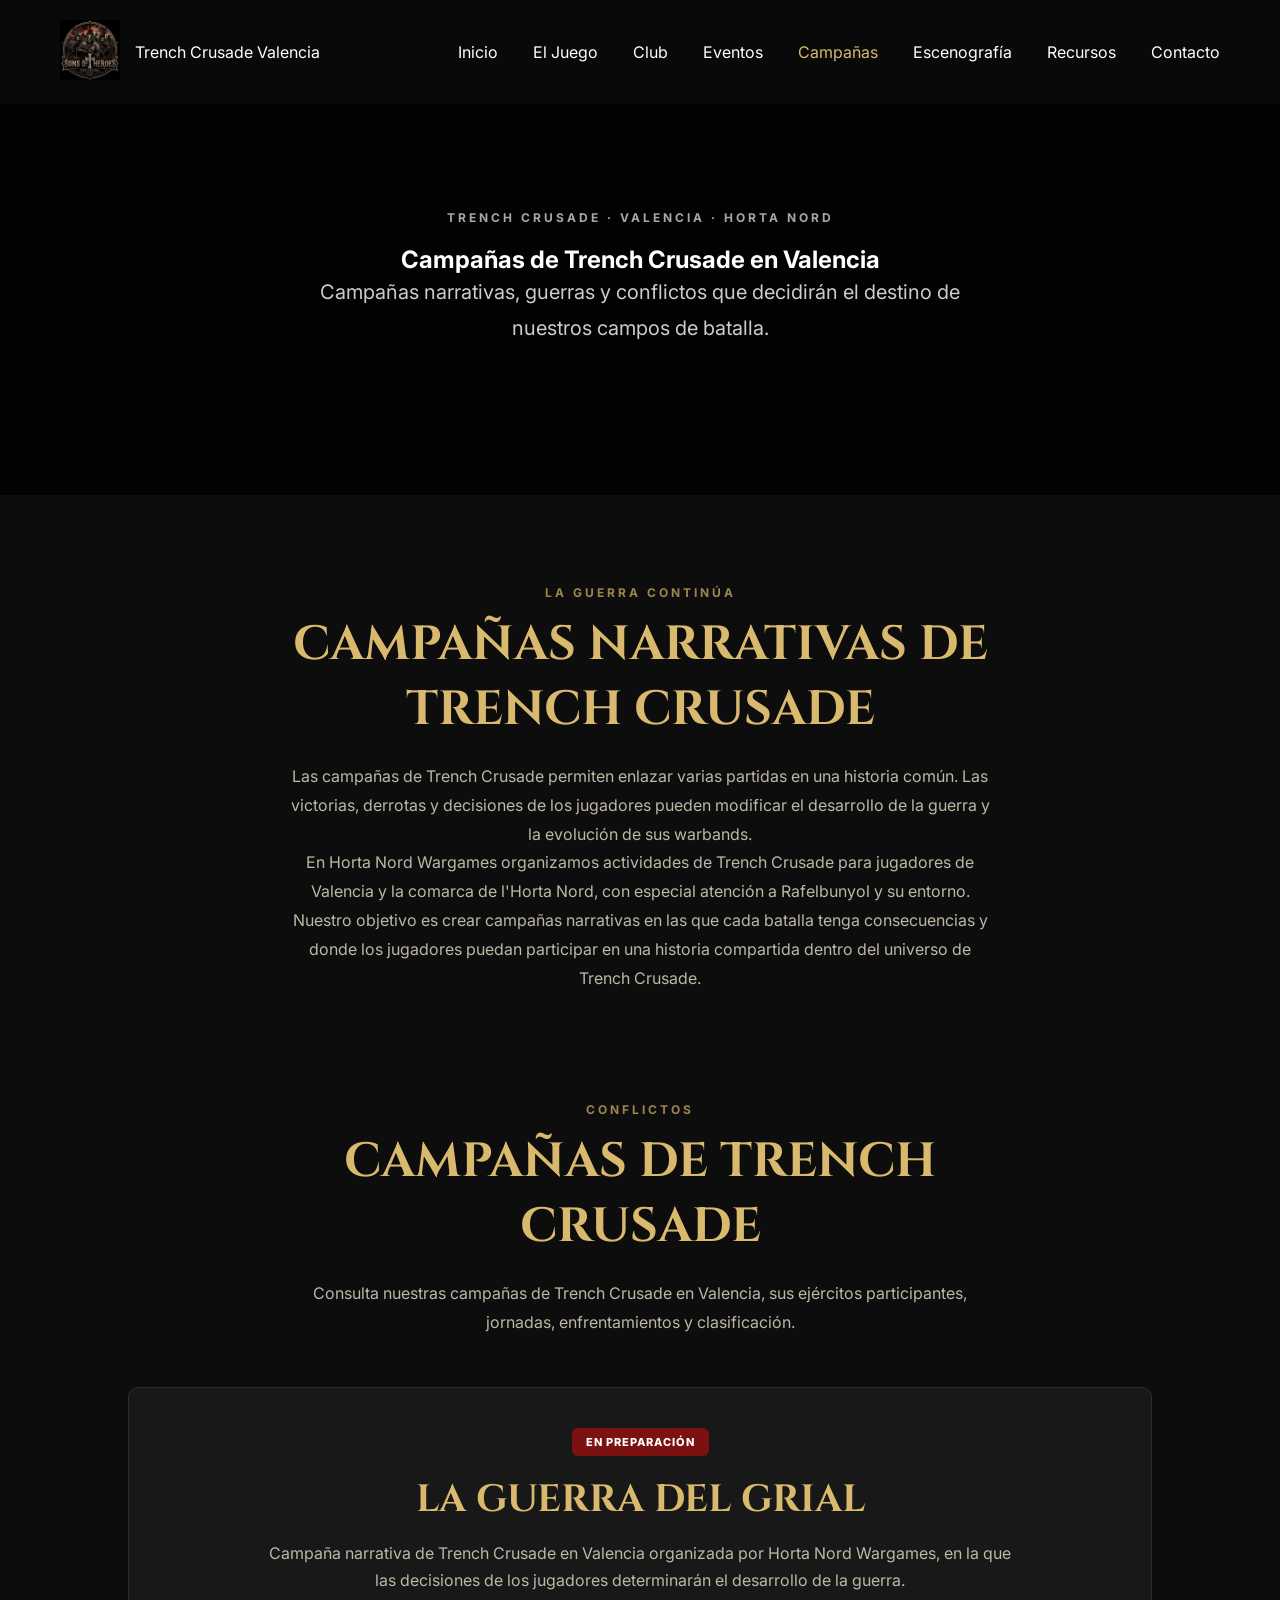
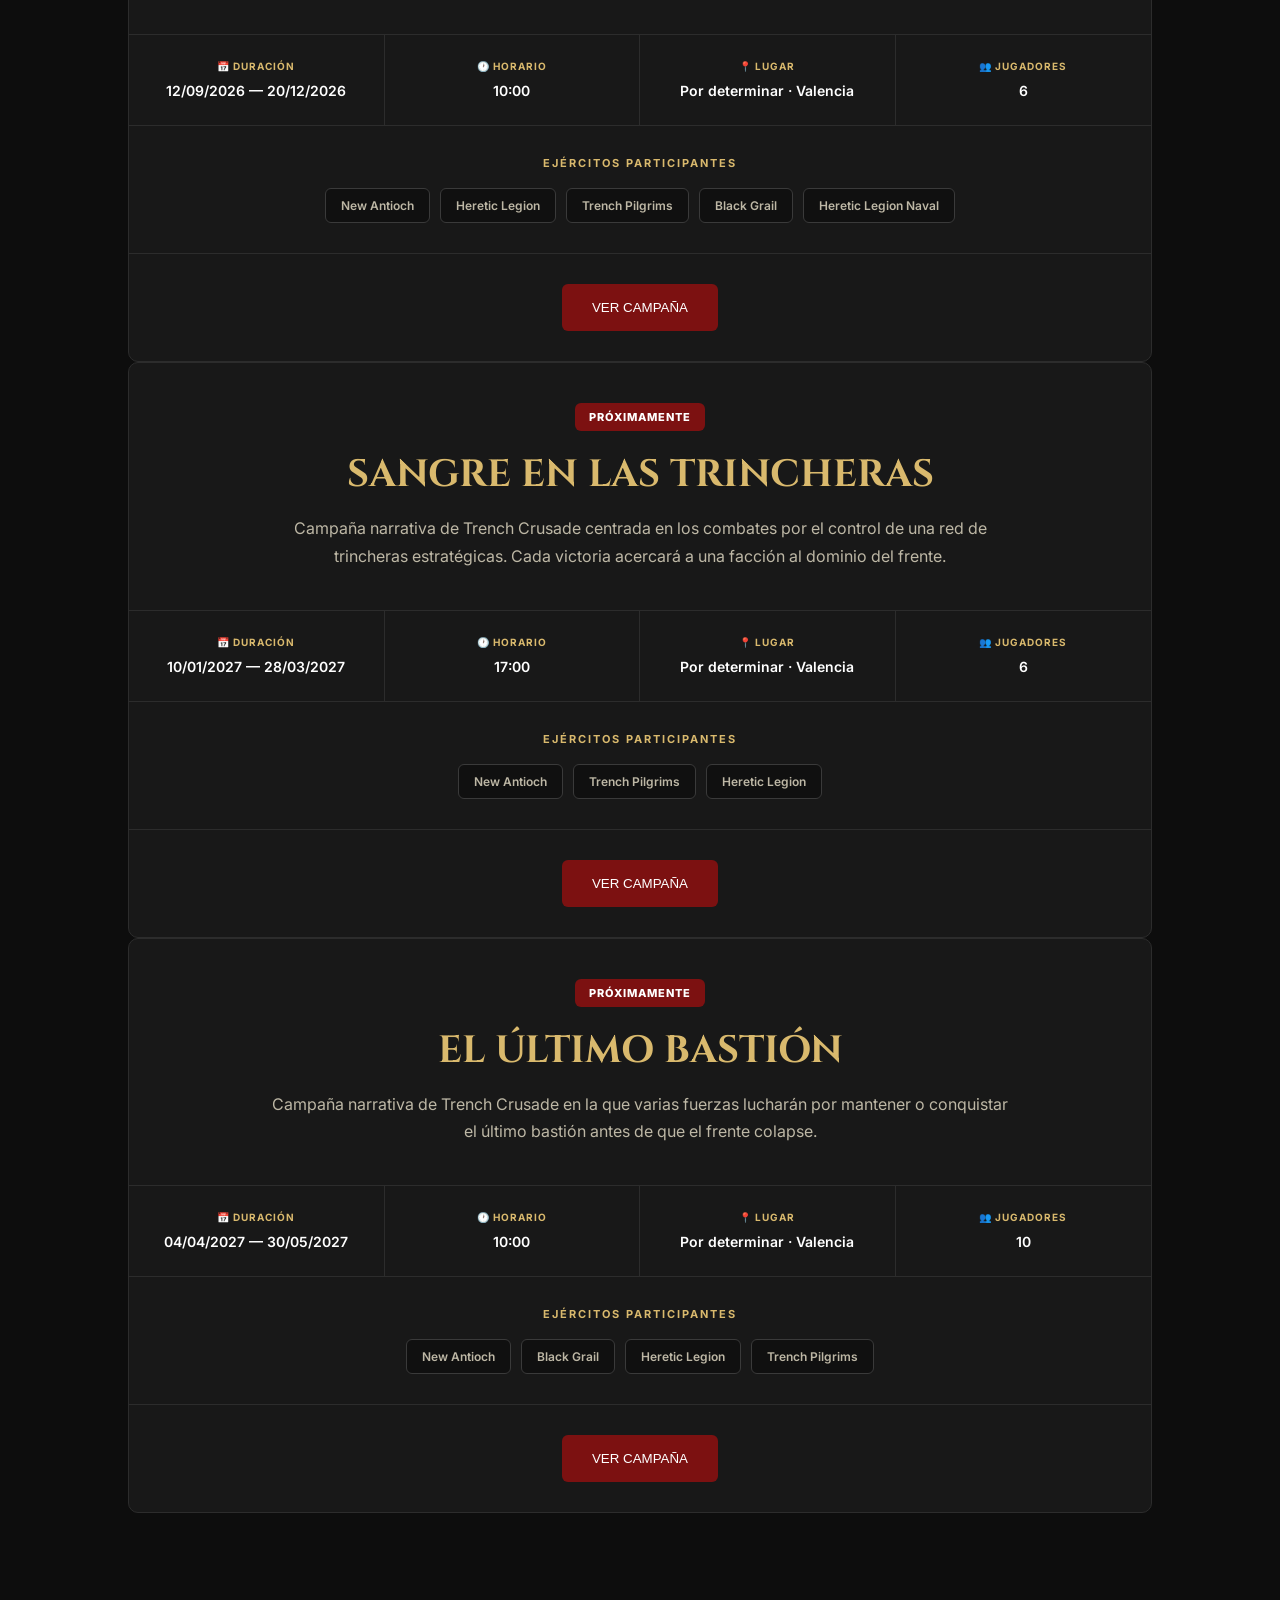
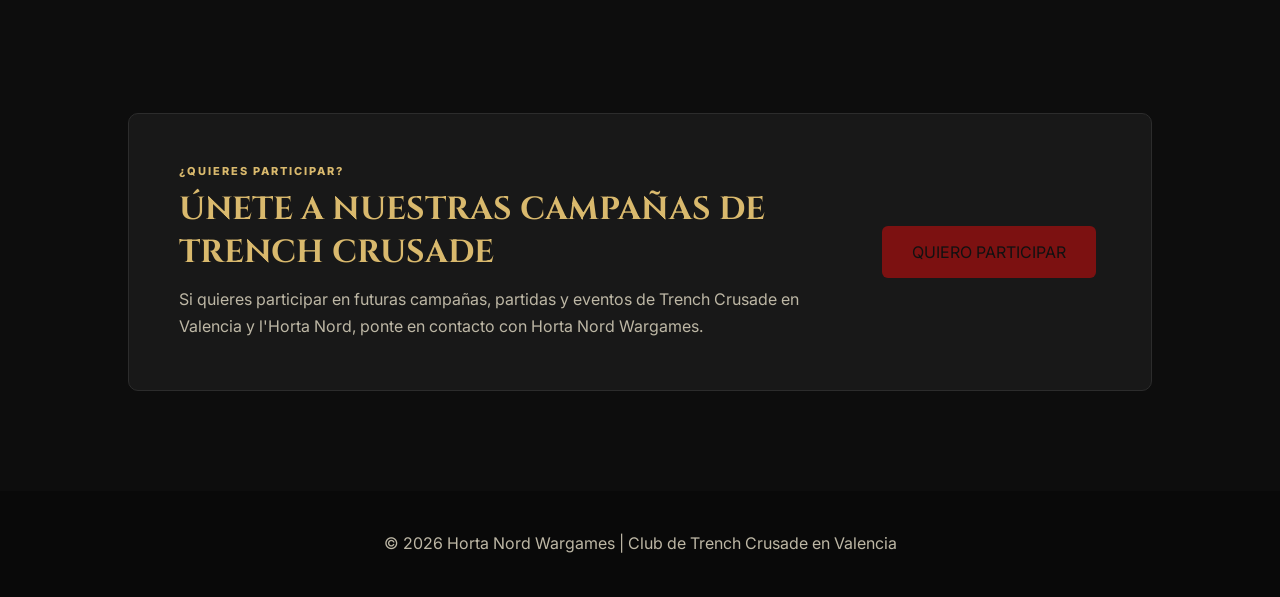
==== commit ec068331: "Add favicon link to campañas.html" ====
--- a/campañas.html
+++ b/campañas.html
@@ -39,7 +39,7 @@
 <link rel="canonical"
     href="https://sons-of-heroes.es/campañas.html">
 
-
+<link rel="icon" type="image/x-icon" href="assets/img/favicon.ico">
 <!-- =========================================================
      FAVICON
      ========================================================= -->
--- a/css/style.css
+++ b/css/style.css
@@ -965,3 +965,73 @@
         gap: 12px;
     }
 }
+
+
+/* =========================================================
+   ENLACES - ESTILO GENERAL
+   ========================================================= */
+
+a {
+    color: #c9a85c;
+    text-decoration: none;
+    transition:
+        color 0.25s ease,
+        text-shadow 0.25s ease;
+}
+
+
+/* Enlaces ya visitados */
+a:visited {
+    color: #c9a85c;
+}
+
+
+/* Al pasar el ratón */
+a:hover {
+    color: #e0c477;
+    text-shadow: 0 0 8px rgba(224, 196, 119, 0.35);
+}
+
+
+/* Al hacer clic */
+a:active {
+    color: #f0d890;
+}
+
+
+/* =========================================================
+   ENLACES DEL CONTENIDO
+   ========================================================= */
+
+main a:not(.btn) {
+    color: #c9a85c;
+    font-weight: 500;
+    border-bottom: 1px solid rgba(201, 168, 92, 0.45);
+}
+
+
+main a:not(.btn):visited {
+    color: #c9a85c;
+}
+
+
+main a:not(.btn):hover {
+    color: #e0c477;
+    border-bottom-color: #e0c477;
+    text-shadow: 0 0 8px rgba(224, 196, 119, 0.35);
+}
+
+
+/* =========================================================
+   BOTONES
+   ========================================================= */
+
+a.btn,
+a.btn:visited {
+    color: #111;
+}
+
+
+a.btn:hover {
+    color: #111;
+}
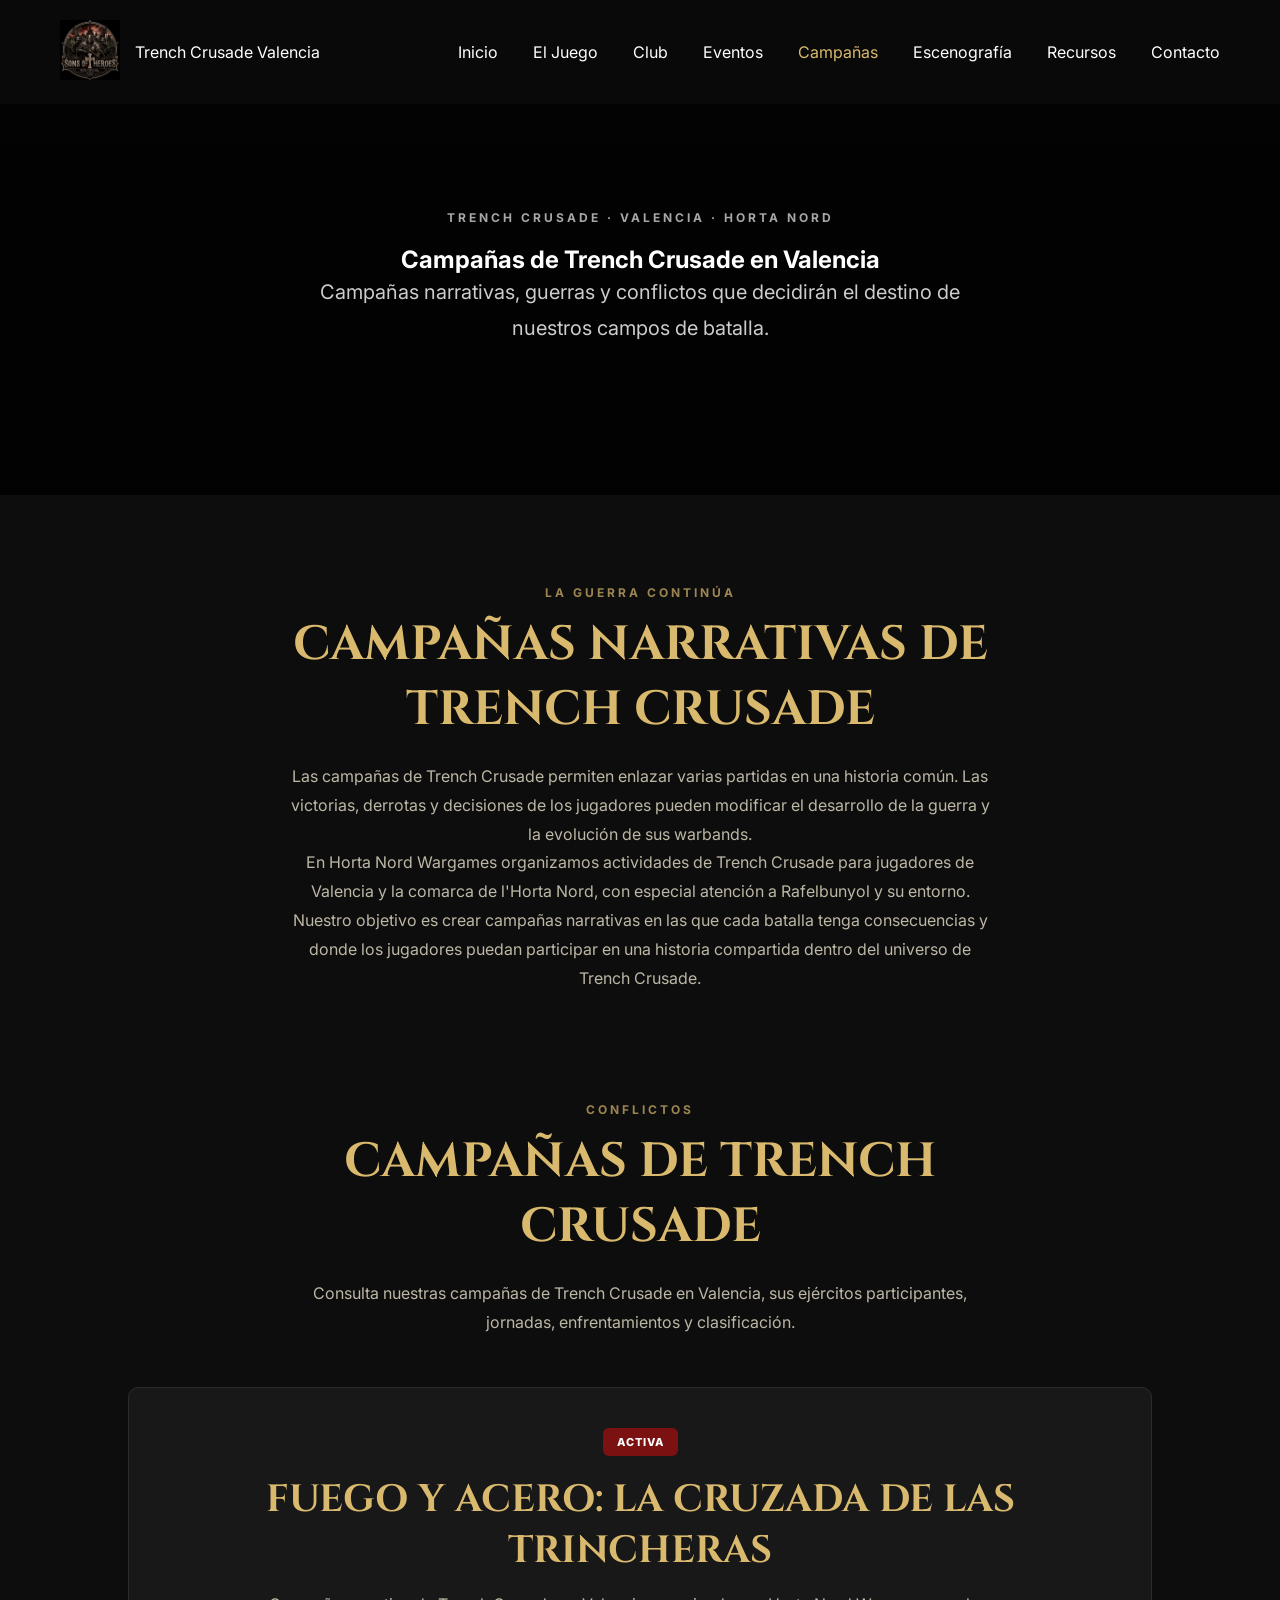
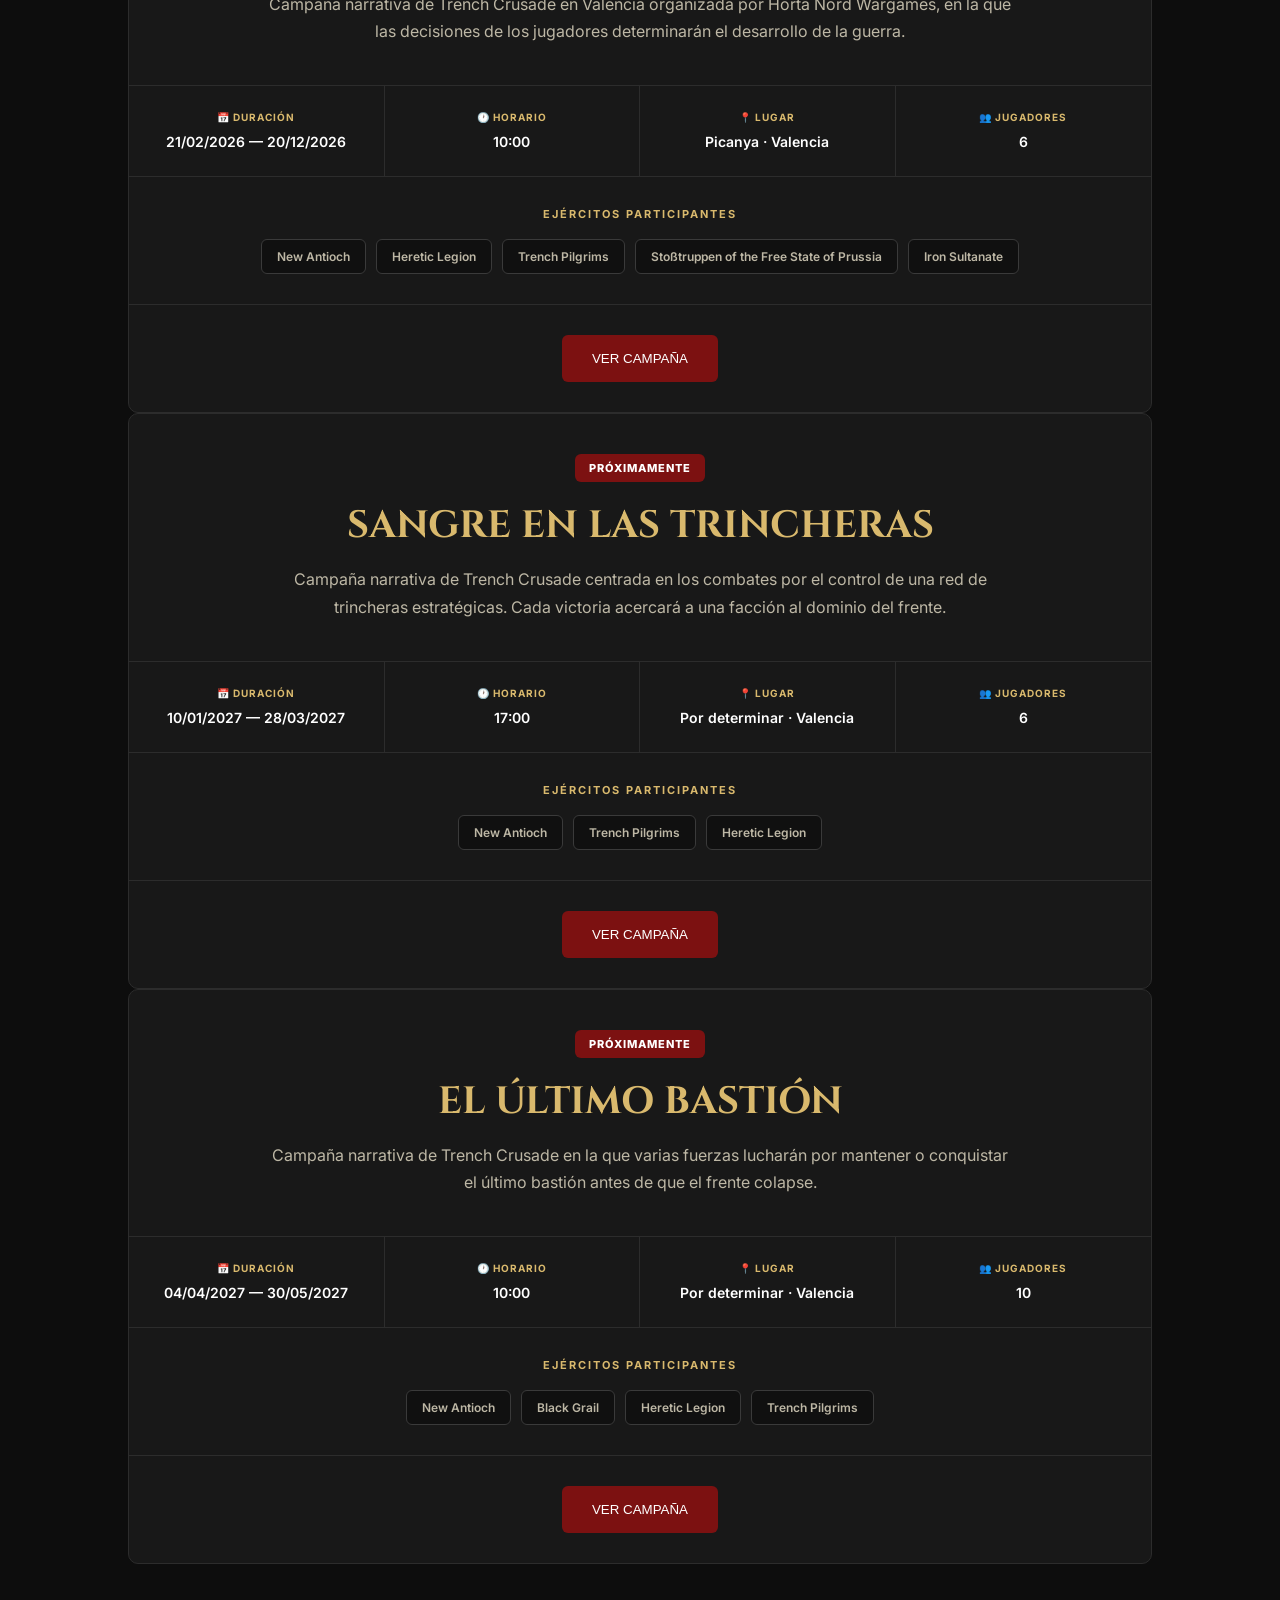
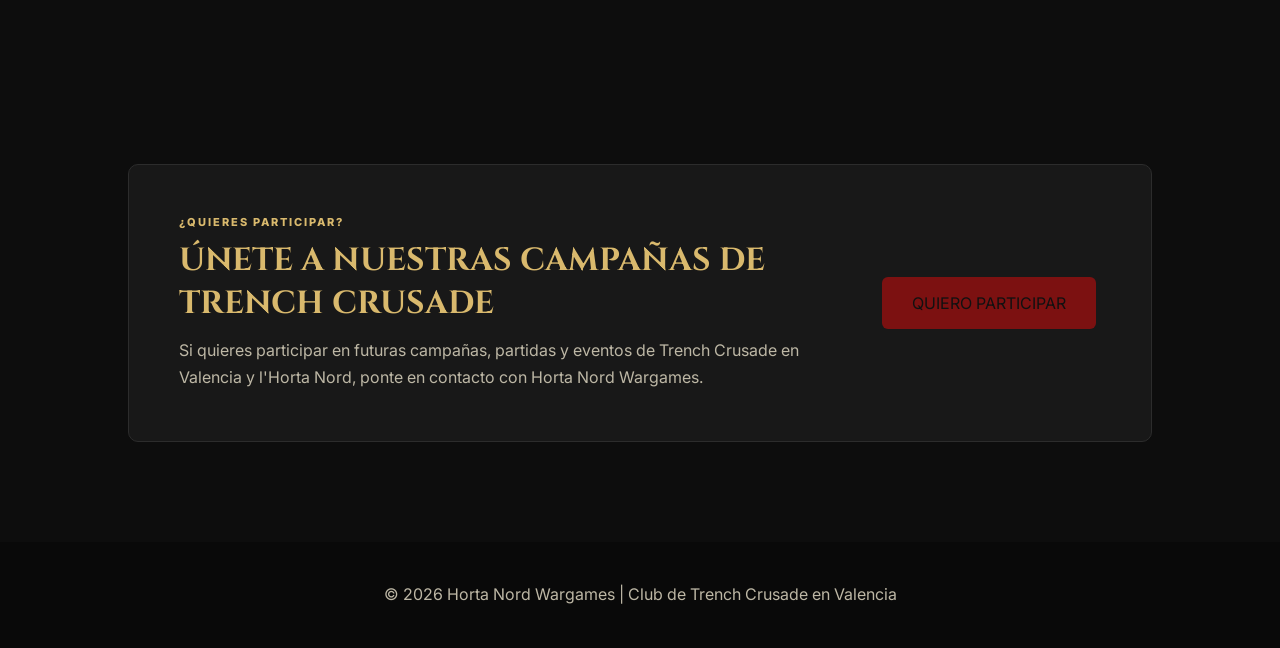
==== commit cfd9ef9d: "Update campañas.html" ====
--- a/campañas.html
+++ b/campañas.html
@@ -425,11 +425,11 @@
             <div class="campaña-cabecera">
 
                 <span class="estado-campaña">
-                    En preparación
+                    Activa
                 </span>
 
                 <h3 itemprop="name">
-                    La Guerra del Grial
+                   Fuego y Acero: La Cruzada de las Trincheras
                 </h3>
 
                 <p itemprop="description">
@@ -451,7 +451,7 @@
                     </strong>
 
                     <span>
-                        12/09/2026 — 20/12/2026
+                        21/02/2026 — 20/12/2026
                     </span>
 
                 </div>
@@ -477,7 +477,7 @@
                     </strong>
 
                     <span>
-                        Por determinar · Valencia
+                        Picanya · Valencia
                     </span>
 
                 </div>
@@ -512,9 +512,9 @@
 
                     <span>Trench Pilgrims</span>
 
-                    <span>Black Grail</span>
-
-                    <span>Heretic Legion Naval</span>
+                    <span>Stoßtruppen of the Free State of Prussia</span>
+
+                    <span>Iron Sultanate</span>
 
                 </div>
 
@@ -862,11 +862,11 @@
 const campañas = [
 
     {
-        nombre: "La Guerra del Grial",
-
-        estado: "En preparación",
-
-        inicio: "12/09/2026",
+        nombre: "Fuego y Acero: La Cruzada de las Trincheras",
+
+        estado: "Activa",
+
+        inicio: "21/02/2026",
 
         fin: "20/12/2026",
 
@@ -891,18 +891,18 @@
 
             {
                 numero: 1,
-                fecha: "12/09/2026",
+                fecha: "21/02/2026",
                 nombre: "Primera batalla",
-                enfrentamientos: "New Antioch VS Black Grail",
-                resultado: "Pendiente"
+                enfrentamientos: "New Antioch VS Trench Pilgrims",
+                resultado: "Finalizada"
             },
 
             {
                 numero: 2,
-                fecha: "19/09/2026",
+                fecha: "28/02/2026",
                 nombre: "Segunda batalla",
-                enfrentamientos: "Heretic Legion VS Trench Pilgrims",
-                resultado: "Pendiente"
+                enfrentamientos: "Stoßtruppen of the Free State of Prussia VS Iron Sultanate",
+                resultado: "Finalizada"
             },
 
             {
@@ -918,44 +918,37 @@
         clasificacion: [
 
             {
-                ejercito: "Juanan",
-                victorias: 0,
+                ejercito: "Donman",
+                victorias: 2,
                 derrotas: 0,
                 puntos: 0
             },
 
             {
-                ejercito: "Torche89",
-                victorias: 0,
+                ejercito: "ALLCAPS",
+                victorias: 3,
                 derrotas: 0,
                 puntos: 0
             },
 
             {
-                ejercito: "Miguel D",
-                victorias: 0,
-                derrotas: 0,
+                ejercito: "Blackdere",
+                victorias: 1,
+                derrotas: 1,
                 puntos: 0
             },
 
             {
-                ejercito: "Jose P",
-                victorias: 0,
-                derrotas: 0,
+                ejercito: "Byg_80s",
+                victorias: 1,
+                derrotas: 3,
                 puntos: 0
             },
 
             {
-                ejercito: "Alonso W",
+                ejercito: "Antoneli",
                 victorias: 0,
-                derrotas: 0,
-                puntos: 0
-            },
-
-            {
-                ejercito: "Toño S",
-                victorias: 0,
-                derrotas: 0,
+                derrotas: 4,
                 puntos: 0
             }
 
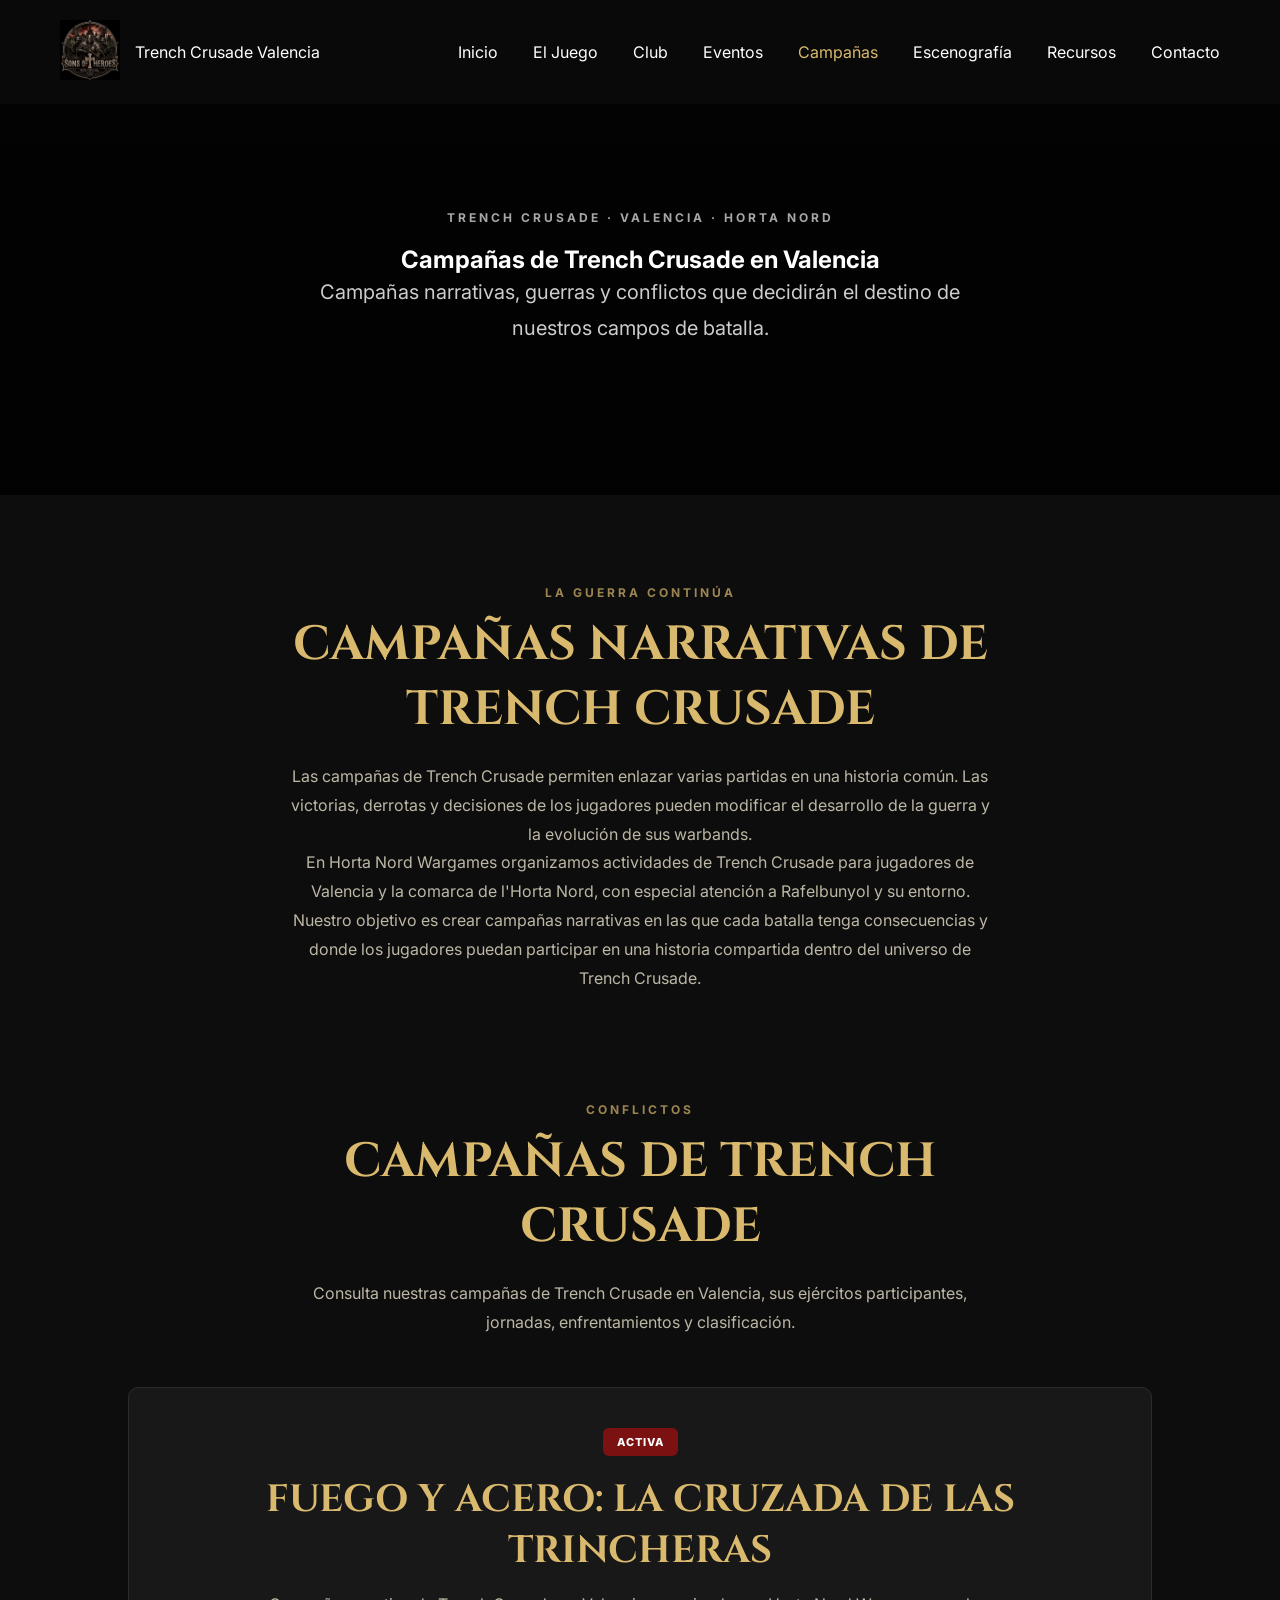
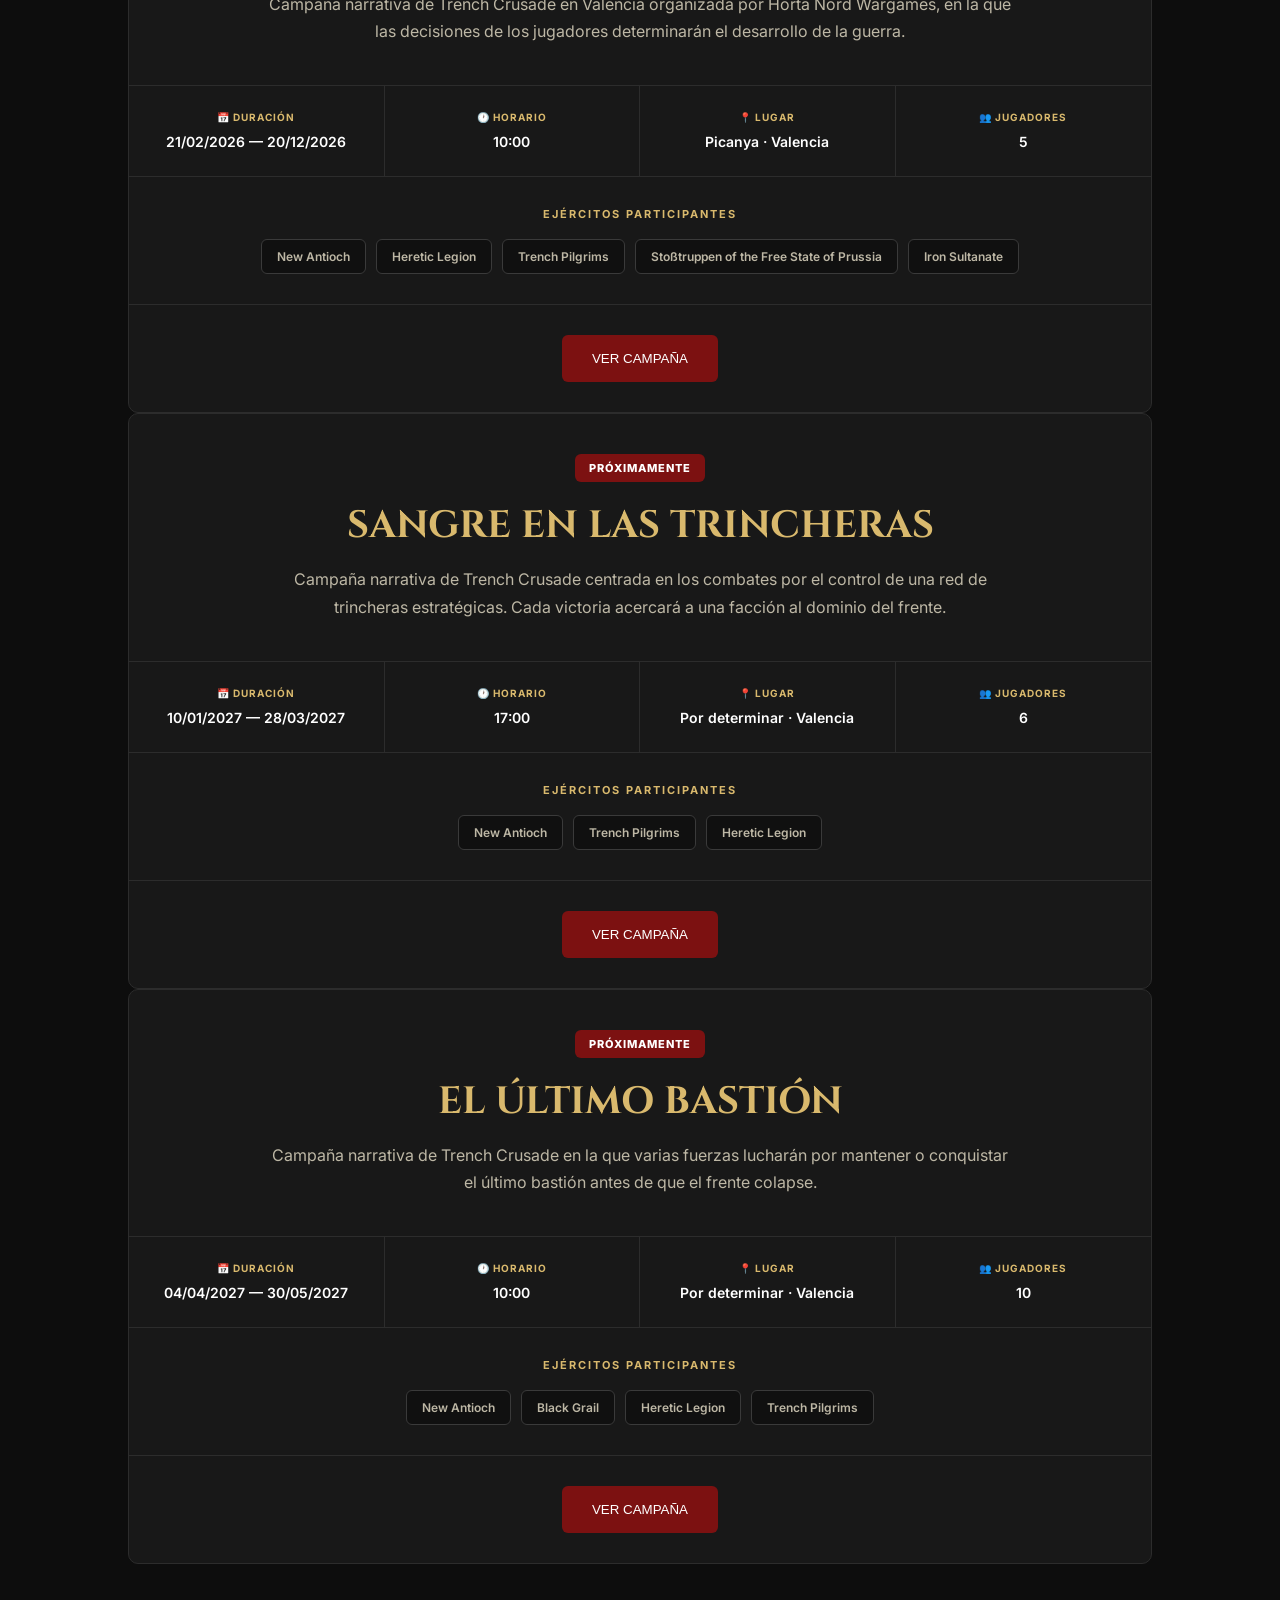
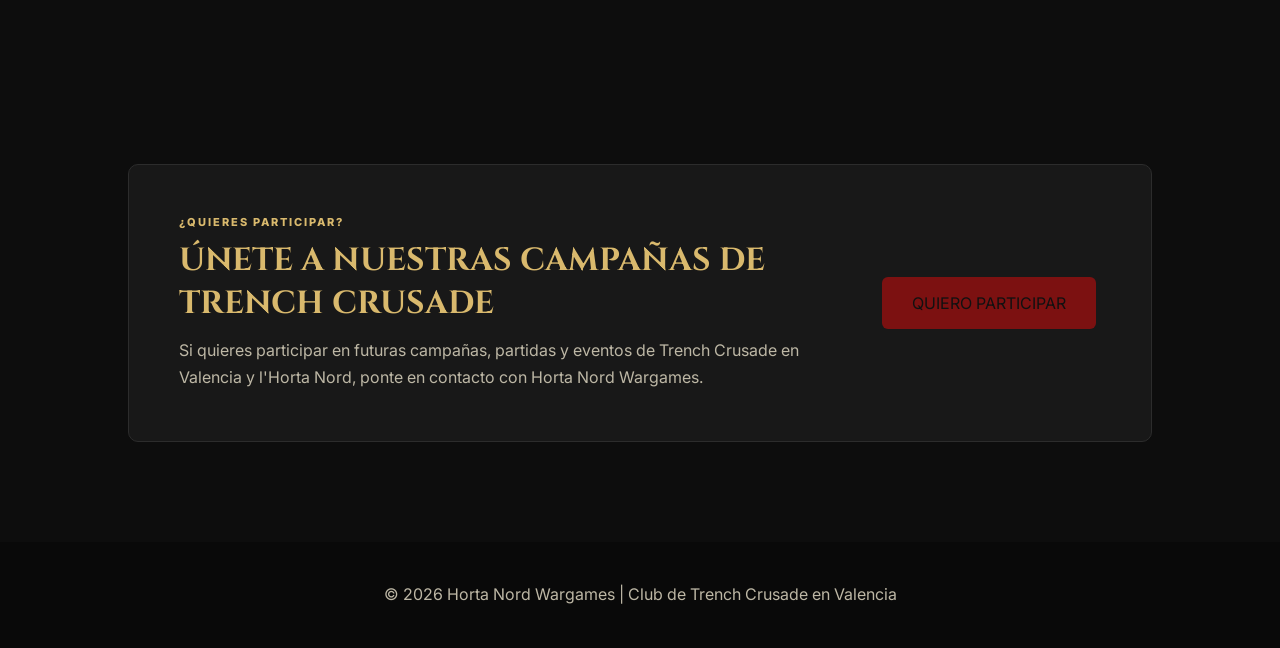
==== commit 1c9b2c27: "Update player count from 6 to 5 in campañas.html" ====
--- a/campañas.html
+++ b/campañas.html
@@ -490,7 +490,7 @@
                     </strong>
 
                     <span>
-                        6
+                        5
                     </span>
 
                 </div>
@@ -872,9 +872,9 @@
 
         horario: "10:00",
 
-        lugar: "Por determinar · Valencia",
-
-        jugadores: "6",
+        lugar: "Picanya · Valencia",
+
+        jugadores: "5",
 
         descripcion:
             "Campaña narrativa de Trench Crusade en Valencia organizada por Horta Nord Wargames, en la que las decisiones de los jugadores determinarán el desarrollo de la guerra.",
@@ -907,11 +907,26 @@
 
             {
                 numero: 3,
-                fecha: "26/09/2026",
+                fecha: "21/03/2026",
                 nombre: "Tercera batalla",
-                enfrentamientos: "Heretic Legion Naval VS New Antioch",
-                resultado: "Pendiente"
+                enfrentamientos: "Stoßtruppen of the Free State of Prussia VS Trench Pilgrims",
+                resultado: "Finalizada"
+            },
+             {
+                numero: 4,
+                fecha: "03/04/2026",
+                nombre: "Cuarta batalla",
+                enfrentamientos: "Trench Pilgrims of Prussia VS New Antioquia",
+                resultado: "Finalizada"
+            },
+             {
+                numero: 5,
+                fecha: "03/04/2026",
+                nombre: "Quinta batalla",
+                enfrentamientos: "Stoßtruppen of the Free State of Prussia of Prussia VS Heretic Legion",
+                resultado: "Finalizada"
             }
+
 
         ],
 
@@ -1045,7 +1060,7 @@
         inicio: "04/04/2027",
 
         fin: "30/05/2027",
-
+ 
         horario: "10:00",
 
         lugar: "Por determinar · Valencia",
